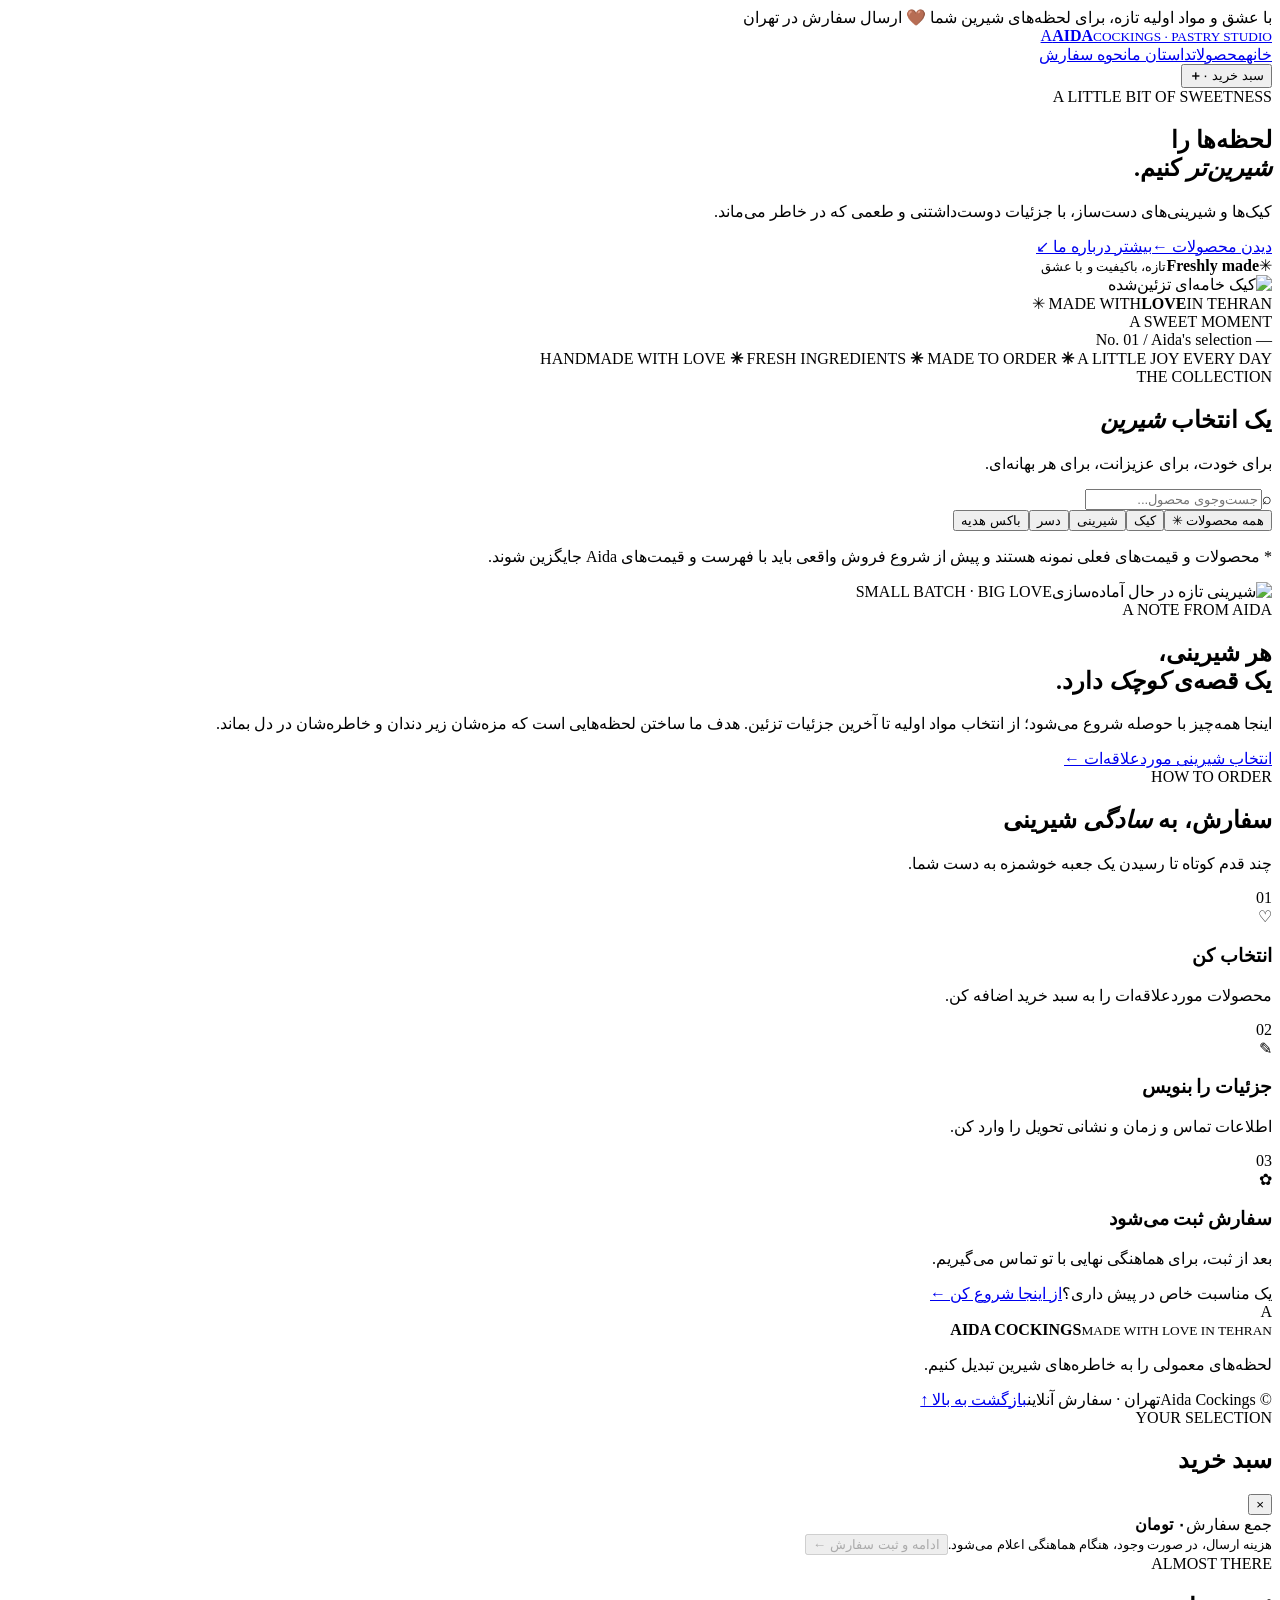
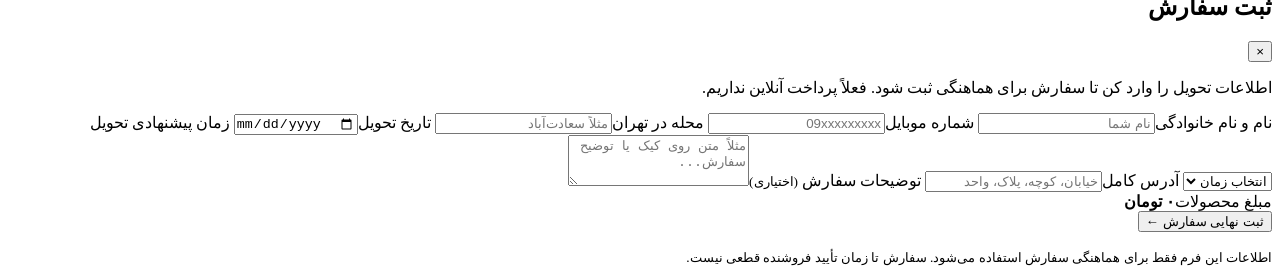
==== index.html @ 718c017a "Add Aida Cockings storefront" ====
<!doctype html>
<html lang="fa" dir="rtl">
<head>
<meta charset="utf-8"><meta name="viewport" content="width=device-width,initial-scale=1"><meta name="theme-color" content="#f7f1e8">
<meta name="description" content="Aida Cockings؛ سفارش کیک، شیرینی و دسر دست‌ساز در تهران."><title>Aida Cockings | شیرینی‌های دست‌ساز</title>
<link rel="preconnect" href="https://fonts.googleapis.com"><link rel="preconnect" href="https://fonts.gstatic.com" crossorigin>
<link href="https://fonts.googleapis.com/css2?family=Vazirmatn:wght@300;400;500;600;700;800&display=swap" rel="stylesheet">
<link rel="stylesheet" href="./style.css"><script src="./config.js"></script>
</head>
<body>
<div class="announcement">با عشق و مواد اولیه تازه، برای لحظه‌های شیرین شما 🤎 <span>ارسال سفارش در تهران</span></div>
<header class="site-header">
<a class="brand" href="#home"><span class="brand-mark">A</span><span><strong>AIDA</strong><small>COCKINGS · PASTRY STUDIO</small></span></a>
<nav class="main-nav"><a href="#home">خانه</a><a href="#shop">محصولات</a><a href="#about">داستان ما</a><a href="#how">نحوه سفارش</a></nav>
<button class="cart-trigger" id="openCart">سبد خرید <span id="cartCount">۰</span><b>＋</b></button>
</header>
<main>
<section class="hero section-wrap" id="home">
<div class="hero-copy"><div class="eyebrow"><i></i> A LITTLE BIT OF SWEETNESS</div><h1>لحظه‌ها را<br><em>شیرین‌تر</em> کنیم.</h1>
<p>کیک‌ها و شیرینی‌های دست‌ساز، با جزئیات دوست‌داشتنی و طعمی که در خاطر می‌ماند.</p>
<div class="hero-actions"><a class="button button-dark" href="#shop">دیدن محصولات <span>←</span></a><a class="text-link" href="#about">بیشتر درباره ما ↙</a></div>
<div class="hero-note"><span class="note-star">✳</span><span><b>Freshly made</b><small>تازه، باکیفیت و با عشق</small></span></div></div>
<div class="hero-art"><div class="hero-image"><img src="https://images.unsplash.com/photo-1578985545062-69928b1d9587?auto=format&fit=crop&w=1100&q=85" alt="کیک خامه‌ای تزئین‌شده"></div>
<div class="round-stamp"><span>MADE WITH</span><b>LOVE</b><span>IN TEHRAN ✳</span></div><div class="hero-caption">A SWEET MOMENT<br><span>— No. 01 / Aida's selection</span></div></div></section>
<div class="ticker"><div>HANDMADE WITH LOVE <b>✳</b> FRESH INGREDIENTS <b>✳</b> MADE TO ORDER <b>✳</b> A LITTLE JOY EVERY DAY</div></div>
<section class="shop section-wrap" id="shop"><div class="section-heading"><div><div class="eyebrow"><i></i> THE COLLECTION</div><h2>یک انتخاب <em>شیرین</em></h2><p>برای خودت، برای عزیزانت، برای هر بهانه‌ای.</p></div>
<label class="search-box"><span>⌕</span><input id="productSearch" type="search" placeholder="جست‌وجوی محصول..." aria-label="جست‌وجوی محصول"></label></div>
<div class="filters" id="filters"><button class="filter active" data-category="همه">همه محصولات <span>✳</span></button><button class="filter" data-category="کیک">کیک</button><button class="filter" data-category="شیرینی">شیرینی</button><button class="filter" data-category="دسر">دسر</button><button class="filter" data-category="باکس هدیه">باکس هدیه</button></div>
<div class="product-grid" id="productGrid"></div><p class="sample-note">* محصولات و قیمت‌های فعلی نمونه هستند و پیش از شروع فروش واقعی باید با فهرست و قیمت‌های Aida جایگزین شوند.</p></section>
<section class="about section-wrap" id="about"><div class="about-photo"><img src="https://images.unsplash.com/photo-1550617931-e17a7b70dce2?auto=format&fit=crop&w=1000&q=85" alt="شیرینی تازه در حال آماده‌سازی"><span class="photo-label">SMALL BATCH · BIG LOVE</span></div>
<div class="about-copy"><div class="eyebrow"><i></i> A NOTE FROM AIDA</div><h2>هر شیرینی،<br>یک قصه‌ی <em>کوچک</em> دارد.</h2><p>اینجا همه‌چیز با حوصله شروع می‌شود؛ از انتخاب مواد اولیه تا آخرین جزئیات تزئین. هدف ما ساختن لحظه‌هایی است که مزه‌شان زیر دندان و خاطره‌شان در دل بماند.</p><a href="#shop" class="text-link">انتخاب شیرینی موردعلاقه‌ات ←</a></div></section>
<section class="how section-wrap" id="how"><div class="section-heading centered"><div class="eyebrow"><i></i> HOW TO ORDER</div><h2>سفارش، به <em>سادگی</em> شیرینی</h2><p>چند قدم کوتاه تا رسیدن یک جعبه خوشمزه به دست شما.</p></div>
<div class="steps"><article><span>01</span><div class="step-icon">♡</div><h3>انتخاب کن</h3><p>محصولات موردعلاقه‌ات را به سبد خرید اضافه کن.</p></article><article><span>02</span><div class="step-icon">✎</div><h3>جزئیات را بنویس</h3><p>اطلاعات تماس و زمان و نشانی تحویل را وارد کن.</p></article><article><span>03</span><div class="step-icon">✿</div><h3>سفارش ثبت می‌شود</h3><p>بعد از ثبت، برای هماهنگی نهایی با تو تماس می‌گیریم.</p></article></div>
<div class="order-callout"><span>یک مناسبت خاص در پیش داری؟</span><a href="#shop">از اینجا شروع کن <b>←</b></a></div></section></main>
<footer class="footer"><div class="footer-brand"><span class="brand-mark">A</span><div><strong>AIDA COCKINGS</strong><small>MADE WITH LOVE IN TEHRAN</small></div></div><p>لحظه‌های معمولی را به خاطره‌های شیرین تبدیل کنیم.</p>
<div class="footer-bottom"><span>© <span id="year"></span> Aida Cockings</span><span>تهران · سفارش آنلاین</span><a href="#home">بازگشت به بالا ↑</a></div></footer>
<div class="scrim" id="scrim"></div><aside class="cart-drawer" id="cartDrawer" aria-label="سبد خرید" aria-hidden="true"><div class="drawer-head"><div><span class="eyebrow">YOUR SELECTION</span><h2>سبد خرید</h2></div><button class="icon-button" id="closeCart" aria-label="بستن">×</button></div>
<div class="cart-items" id="cartItems"></div><div class="cart-footer"><div class="total-row"><span>جمع سفارش</span><strong id="cartTotal">۰ تومان</strong></div><small>هزینه ارسال، در صورت وجود، هنگام هماهنگی اعلام می‌شود.</small><button id="checkoutButton" class="button button-dark full" disabled>ادامه و ثبت سفارش ←</button></div></aside>
<div class="modal-backdrop" id="checkoutBackdrop"><section class="checkout-modal" role="dialog" aria-modal="true" aria-labelledby="checkoutTitle"><div class="drawer-head"><div><span class="eyebrow">ALMOST THERE</span><h2 id="checkoutTitle">ثبت سفارش</h2></div><button class="icon-button" id="closeCheckout" aria-label="بستن">×</button></div>
<p class="checkout-intro">اطلاعات تحویل را وارد کن تا سفارش برای هماهنگی ثبت شود. فعلاً پرداخت آنلاین نداریم.</p>
<form id="orderForm"><div class="form-grid">
<label>نام و نام خانوادگی<input name="name" required maxlength="90" autocomplete="name" placeholder="نام شما"></label>
<label>شماره موبایل<input name="phone" required inputmode="tel" maxlength="15" autocomplete="tel" placeholder="09xxxxxxxxx"></label>
<label>محله در تهران<input name="district" required maxlength="80" placeholder="مثلاً سعادت‌آباد"></label>
<label>تاریخ تحویل<input name="delivery_date" type="date" required></label>
<label>زمان پیشنهادی تحویل<select name="delivery_time" required><option value="">انتخاب زمان</option><option>۱۰ تا ۱۳</option><option>۱۳ تا ۱۶</option><option>۱۶ تا ۱۹</option><option>۱۹ تا ۲۱</option></select></label>
<label class="wide">آدرس کامل<input name="address" required maxlength="500" autocomplete="street-address" placeholder="خیابان، کوچه، پلاک، واحد"></label>
<label class="wide">توضیحات سفارش <small>(اختیاری)</small><textarea name="notes" rows="3" maxlength="700" placeholder="مثلاً متن روی کیک یا توضیح سفارش..."></textarea></label></div>
<div class="checkout-total"><span>مبلغ محصولات</span><strong id="checkoutTotal">۰ تومان</strong></div><button type="submit" class="button button-dark full" id="submitOrder">ثبت نهایی سفارش ←</button>
<p class="form-message" id="formMessage" role="status" aria-live="polite"></p><small class="privacy-note">اطلاعات این فرم فقط برای هماهنگی سفارش استفاده می‌شود. سفارش تا زمان تأیید فروشنده قطعی نیست.</small></form></section></div>
<div class="toast" id="toast" role="status" aria-live="polite"></div><script src="./app.js"></script></body></html>
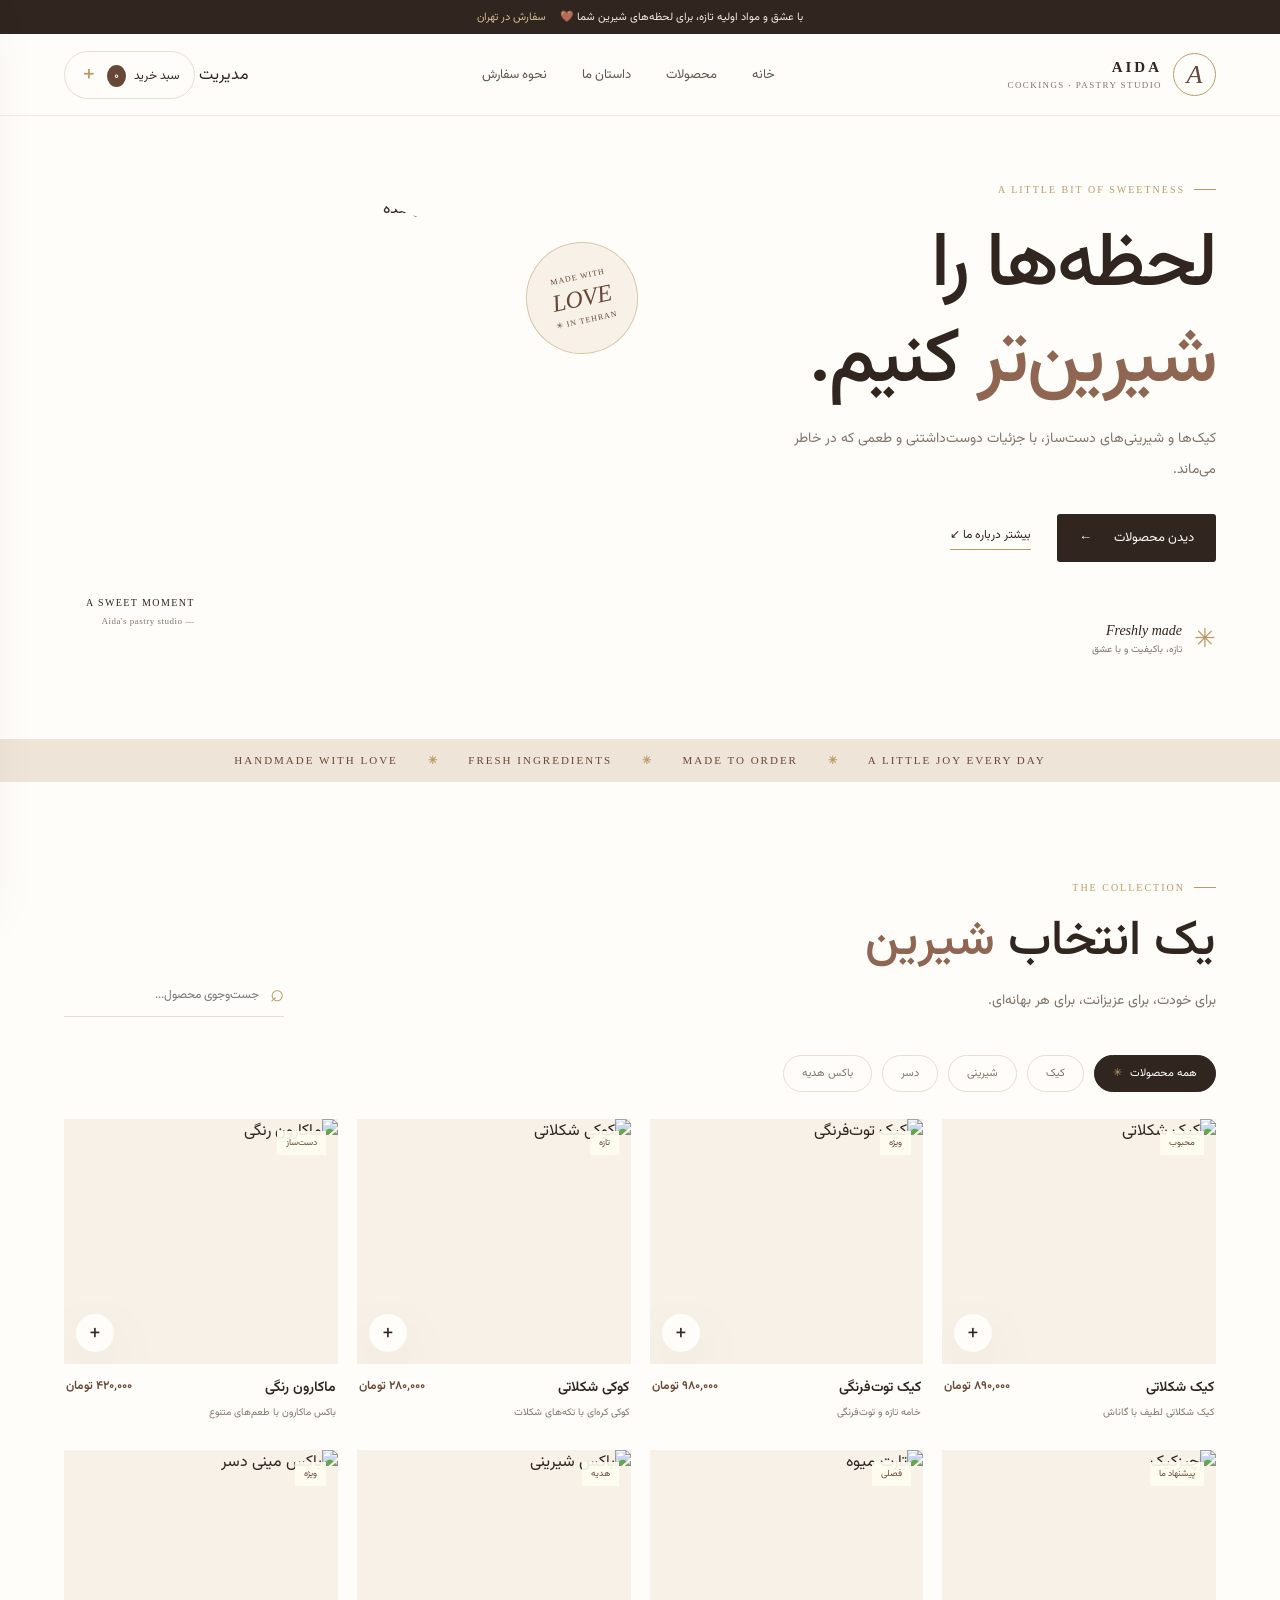
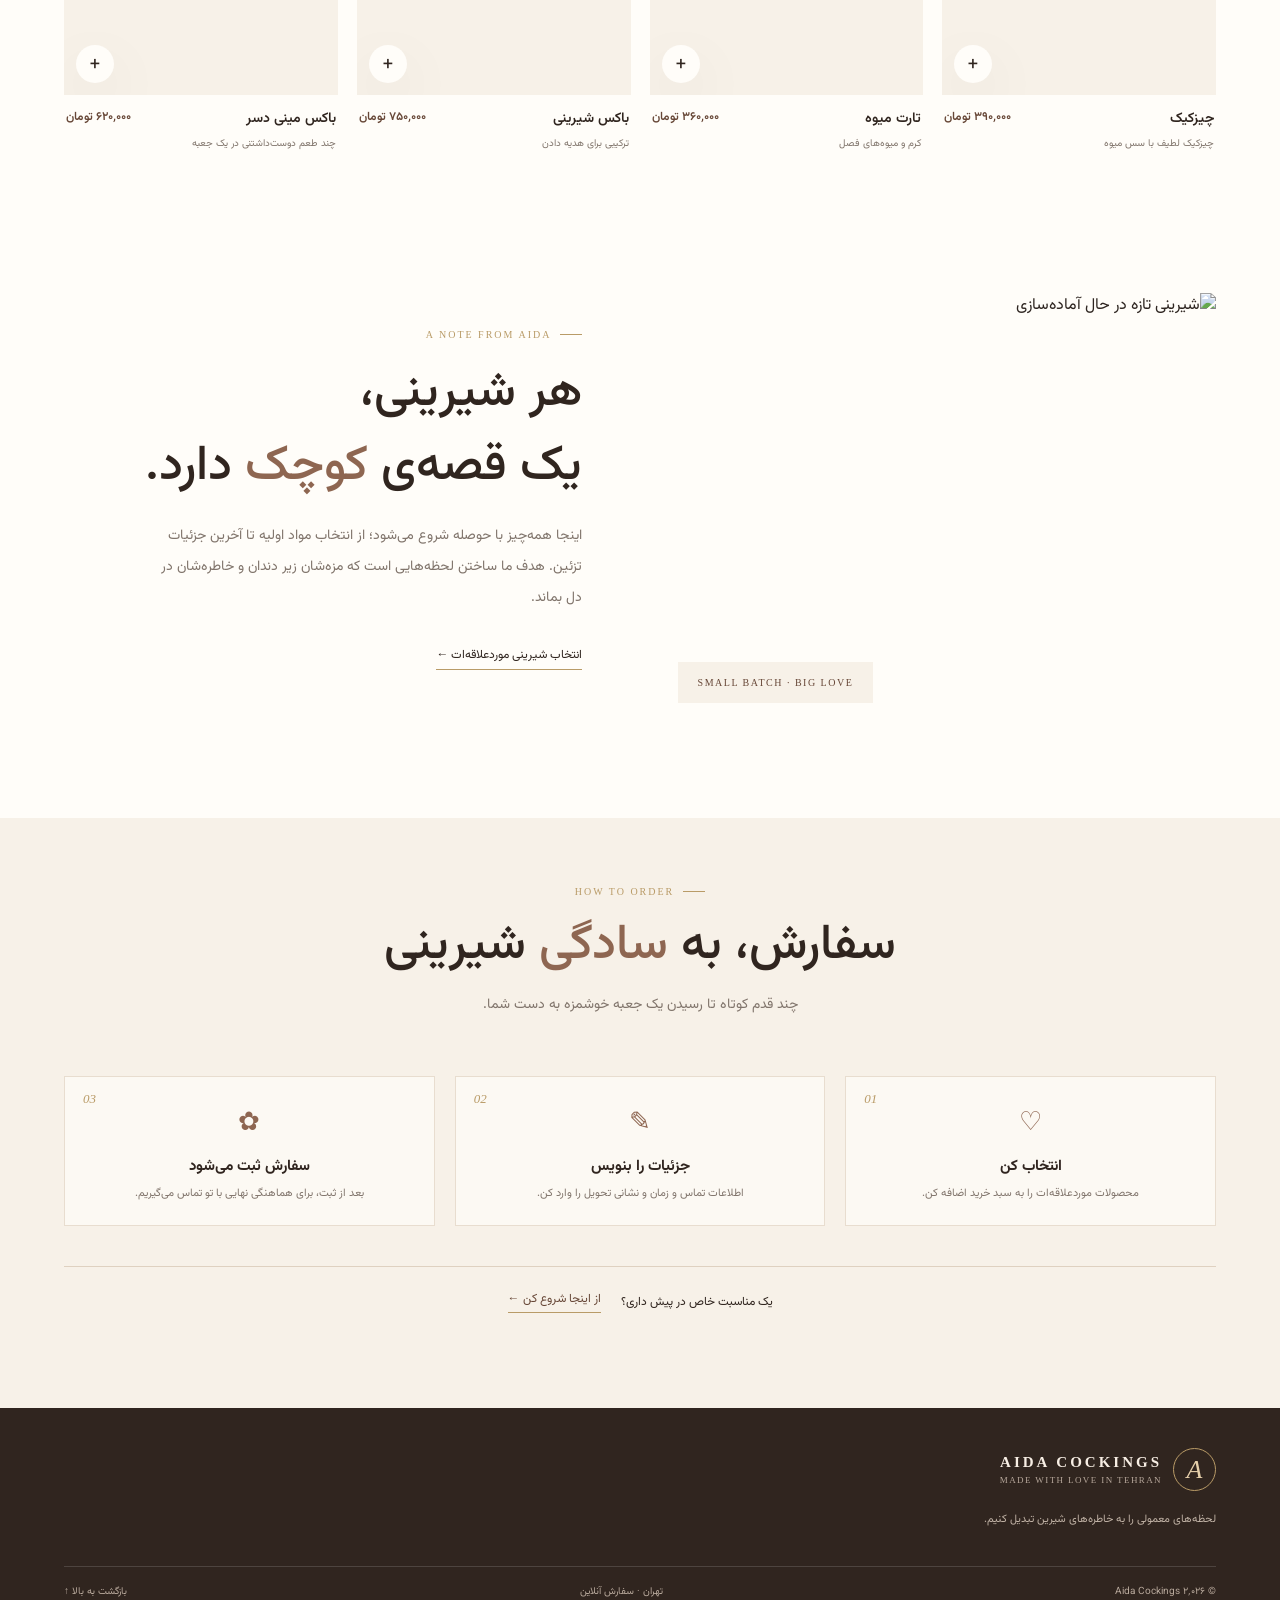
==== commit e1e09d70: "Refine Aida Cockings storefront structure and accessibility" ====
--- a/index.html
+++ b/index.html
@@ -1,51 +1,129 @@
 <!doctype html>
 <html lang="fa" dir="rtl">
 <head>
-<meta charset="utf-8"><meta name="viewport" content="width=device-width,initial-scale=1"><meta name="theme-color" content="#f7f1e8">
-<meta name="description" content="Aida Cockings؛ سفارش کیک، شیرینی و دسر دست‌ساز در تهران."><title>Aida Cockings | شیرینی‌های دست‌ساز</title>
-<link rel="preconnect" href="https://fonts.googleapis.com"><link rel="preconnect" href="https://fonts.gstatic.com" crossorigin>
-<link href="https://fonts.googleapis.com/css2?family=Vazirmatn:wght@300;400;500;600;700;800&display=swap" rel="stylesheet">
-<link rel="stylesheet" href="./style.css"><script src="./config.js"></script>
+  <meta charset="utf-8">
+  <meta name="viewport" content="width=device-width, initial-scale=1">
+  <meta name="theme-color" content="#f7f1e8">
+  <meta name="description" content="Aida Cockings؛ کیک، شیرینی و دسر دست‌ساز با سفارش آنلاین در تهران.">
+  <meta property="og:title" content="Aida Cockings | لحظه‌ها را شیرین‌تر کنیم">
+  <meta property="og:description" content="کیک‌ها و شیرینی‌های دست‌ساز، با جزئیات دوست‌داشتنی و طعمی که در خاطر می‌ماند.">
+  <meta property="og:type" content="website">
+  <title>Aida Cockings | شیرینی‌های دست‌ساز در تهران</title>
+  <link rel="preconnect" href="https://fonts.googleapis.com">
+  <link rel="preconnect" href="https://fonts.gstatic.com" crossorigin>
+  <link href="https://fonts.googleapis.com/css2?family=Vazirmatn:wght@300;400;500;600;700;800&display=swap" rel="stylesheet">
+  <link rel="preconnect" href="https://images.unsplash.com">
+  <link rel="stylesheet" href="./style.css">
+  <script src="./config.js"></script>
 </head>
 <body>
-<div class="announcement">با عشق و مواد اولیه تازه، برای لحظه‌های شیرین شما 🤎 <span>ارسال سفارش در تهران</span></div>
-<header class="site-header">
-<a class="brand" href="#home"><span class="brand-mark">A</span><span><strong>AIDA</strong><small>COCKINGS · PASTRY STUDIO</small></span></a>
-<nav class="main-nav"><a href="#home">خانه</a><a href="#shop">محصولات</a><a href="#about">داستان ما</a><a href="#how">نحوه سفارش</a></nav>
-<button class="cart-trigger" id="openCart">سبد خرید <span id="cartCount">۰</span><b>＋</b></button>
-</header>
-<main>
-<section class="hero section-wrap" id="home">
-<div class="hero-copy"><div class="eyebrow"><i></i> A LITTLE BIT OF SWEETNESS</div><h1>لحظه‌ها را<br><em>شیرین‌تر</em> کنیم.</h1>
-<p>کیک‌ها و شیرینی‌های دست‌ساز، با جزئیات دوست‌داشتنی و طعمی که در خاطر می‌ماند.</p>
-<div class="hero-actions"><a class="button button-dark" href="#shop">دیدن محصولات <span>←</span></a><a class="text-link" href="#about">بیشتر درباره ما ↙</a></div>
-<div class="hero-note"><span class="note-star">✳</span><span><b>Freshly made</b><small>تازه، باکیفیت و با عشق</small></span></div></div>
-<div class="hero-art"><div class="hero-image"><img src="https://images.unsplash.com/photo-1578985545062-69928b1d9587?auto=format&fit=crop&w=1100&q=85" alt="کیک خامه‌ای تزئین‌شده"></div>
-<div class="round-stamp"><span>MADE WITH</span><b>LOVE</b><span>IN TEHRAN ✳</span></div><div class="hero-caption">A SWEET MOMENT<br><span>— No. 01 / Aida's selection</span></div></div></section>
-<div class="ticker"><div>HANDMADE WITH LOVE <b>✳</b> FRESH INGREDIENTS <b>✳</b> MADE TO ORDER <b>✳</b> A LITTLE JOY EVERY DAY</div></div>
-<section class="shop section-wrap" id="shop"><div class="section-heading"><div><div class="eyebrow"><i></i> THE COLLECTION</div><h2>یک انتخاب <em>شیرین</em></h2><p>برای خودت، برای عزیزانت، برای هر بهانه‌ای.</p></div>
-<label class="search-box"><span>⌕</span><input id="productSearch" type="search" placeholder="جست‌وجوی محصول..." aria-label="جست‌وجوی محصول"></label></div>
-<div class="filters" id="filters"><button class="filter active" data-category="همه">همه محصولات <span>✳</span></button><button class="filter" data-category="کیک">کیک</button><button class="filter" data-category="شیرینی">شیرینی</button><button class="filter" data-category="دسر">دسر</button><button class="filter" data-category="باکس هدیه">باکس هدیه</button></div>
-<div class="product-grid" id="productGrid"></div><p class="sample-note">* محصولات و قیمت‌های فعلی نمونه هستند و پیش از شروع فروش واقعی باید با فهرست و قیمت‌های Aida جایگزین شوند.</p></section>
-<section class="about section-wrap" id="about"><div class="about-photo"><img src="https://images.unsplash.com/photo-1550617931-e17a7b70dce2?auto=format&fit=crop&w=1000&q=85" alt="شیرینی تازه در حال آماده‌سازی"><span class="photo-label">SMALL BATCH · BIG LOVE</span></div>
-<div class="about-copy"><div class="eyebrow"><i></i> A NOTE FROM AIDA</div><h2>هر شیرینی،<br>یک قصه‌ی <em>کوچک</em> دارد.</h2><p>اینجا همه‌چیز با حوصله شروع می‌شود؛ از انتخاب مواد اولیه تا آخرین جزئیات تزئین. هدف ما ساختن لحظه‌هایی است که مزه‌شان زیر دندان و خاطره‌شان در دل بماند.</p><a href="#shop" class="text-link">انتخاب شیرینی موردعلاقه‌ات ←</a></div></section>
-<section class="how section-wrap" id="how"><div class="section-heading centered"><div class="eyebrow"><i></i> HOW TO ORDER</div><h2>سفارش، به <em>سادگی</em> شیرینی</h2><p>چند قدم کوتاه تا رسیدن یک جعبه خوشمزه به دست شما.</p></div>
-<div class="steps"><article><span>01</span><div class="step-icon">♡</div><h3>انتخاب کن</h3><p>محصولات موردعلاقه‌ات را به سبد خرید اضافه کن.</p></article><article><span>02</span><div class="step-icon">✎</div><h3>جزئیات را بنویس</h3><p>اطلاعات تماس و زمان و نشانی تحویل را وارد کن.</p></article><article><span>03</span><div class="step-icon">✿</div><h3>سفارش ثبت می‌شود</h3><p>بعد از ثبت، برای هماهنگی نهایی با تو تماس می‌گیریم.</p></article></div>
-<div class="order-callout"><span>یک مناسبت خاص در پیش داری؟</span><a href="#shop">از اینجا شروع کن <b>←</b></a></div></section></main>
-<footer class="footer"><div class="footer-brand"><span class="brand-mark">A</span><div><strong>AIDA COCKINGS</strong><small>MADE WITH LOVE IN TEHRAN</small></div></div><p>لحظه‌های معمولی را به خاطره‌های شیرین تبدیل کنیم.</p>
-<div class="footer-bottom"><span>© <span id="year"></span> Aida Cockings</span><span>تهران · سفارش آنلاین</span><a href="#home">بازگشت به بالا ↑</a></div></footer>
-<div class="scrim" id="scrim"></div><aside class="cart-drawer" id="cartDrawer" aria-label="سبد خرید" aria-hidden="true"><div class="drawer-head"><div><span class="eyebrow">YOUR SELECTION</span><h2>سبد خرید</h2></div><button class="icon-button" id="closeCart" aria-label="بستن">×</button></div>
-<div class="cart-items" id="cartItems"></div><div class="cart-footer"><div class="total-row"><span>جمع سفارش</span><strong id="cartTotal">۰ تومان</strong></div><small>هزینه ارسال، در صورت وجود، هنگام هماهنگی اعلام می‌شود.</small><button id="checkoutButton" class="button button-dark full" disabled>ادامه و ثبت سفارش ←</button></div></aside>
-<div class="modal-backdrop" id="checkoutBackdrop"><section class="checkout-modal" role="dialog" aria-modal="true" aria-labelledby="checkoutTitle"><div class="drawer-head"><div><span class="eyebrow">ALMOST THERE</span><h2 id="checkoutTitle">ثبت سفارش</h2></div><button class="icon-button" id="closeCheckout" aria-label="بستن">×</button></div>
-<p class="checkout-intro">اطلاعات تحویل را وارد کن تا سفارش برای هماهنگی ثبت شود. فعلاً پرداخت آنلاین نداریم.</p>
-<form id="orderForm"><div class="form-grid">
-<label>نام و نام خانوادگی<input name="name" required maxlength="90" autocomplete="name" placeholder="نام شما"></label>
-<label>شماره موبایل<input name="phone" required inputmode="tel" maxlength="15" autocomplete="tel" placeholder="09xxxxxxxxx"></label>
-<label>محله در تهران<input name="district" required maxlength="80" placeholder="مثلاً سعادت‌آباد"></label>
-<label>تاریخ تحویل<input name="delivery_date" type="date" required></label>
-<label>زمان پیشنهادی تحویل<select name="delivery_time" required><option value="">انتخاب زمان</option><option>۱۰ تا ۱۳</option><option>۱۳ تا ۱۶</option><option>۱۶ تا ۱۹</option><option>۱۹ تا ۲۱</option></select></label>
-<label class="wide">آدرس کامل<input name="address" required maxlength="500" autocomplete="street-address" placeholder="خیابان، کوچه، پلاک، واحد"></label>
-<label class="wide">توضیحات سفارش <small>(اختیاری)</small><textarea name="notes" rows="3" maxlength="700" placeholder="مثلاً متن روی کیک یا توضیح سفارش..."></textarea></label></div>
-<div class="checkout-total"><span>مبلغ محصولات</span><strong id="checkoutTotal">۰ تومان</strong></div><button type="submit" class="button button-dark full" id="submitOrder">ثبت نهایی سفارش ←</button>
-<p class="form-message" id="formMessage" role="status" aria-live="polite"></p><small class="privacy-note">اطلاعات این فرم فقط برای هماهنگی سفارش استفاده می‌شود. سفارش تا زمان تأیید فروشنده قطعی نیست.</small></form></section></div>
-<div class="toast" id="toast" role="status" aria-live="polite"></div><script src="./app.js"></script></body></html>+  <div class="announcement">با عشق و مواد اولیه تازه، برای لحظه‌های شیرین شما 🤎 <span>سفارش در تهران</span></div>
+
+  <header class="site-header">
+    <a class="brand" href="#home" aria-label="Aida Cockings - صفحه اصلی">
+      <span class="brand-mark">A</span>
+      <span><strong>AIDA</strong><small>COCKINGS · PASTRY STUDIO</small></span>
+    </a>
+    <nav class="main-nav" aria-label="منوی اصلی">
+      <a href="#home">خانه</a><a href="#shop">محصولات</a><a href="#about">داستان ما</a><a href="#how">نحوه سفارش</a>
+    </nav>
+    <div class="header-actions">
+      <a class="admin-link" href="./admin.html" aria-label="ورود مدیریت">مدیریت</a>
+      <button class="cart-trigger" id="openCart" type="button" aria-label="مشاهده سبد خرید">سبد خرید <span id="cartCount">۰</span><b>＋</b></button>
+    </div>
+  </header>
+
+  <main id="main">
+    <section class="hero section-wrap" id="home">
+      <div class="hero-copy">
+        <div class="eyebrow"><i></i> A LITTLE BIT OF SWEETNESS</div>
+        <h1>لحظه‌ها را<br><em>شیرین‌تر</em> کنیم.</h1>
+        <p>کیک‌ها و شیرینی‌های دست‌ساز، با جزئیات دوست‌داشتنی و طعمی که در خاطر می‌ماند.</p>
+        <div class="hero-actions">
+          <a class="button button-dark" href="#shop">دیدن محصولات <span>←</span></a>
+          <a class="text-link" href="#about">بیشتر درباره ما <span>↙</span></a>
+        </div>
+        <div class="hero-note"><span class="note-star">✳</span><span><b>Freshly made</b><small>تازه، باکیفیت و با عشق</small></span></div>
+      </div>
+      <div class="hero-art">
+        <div class="hero-image"><img src="https://images.unsplash.com/photo-1578985545062-69928b1d9587?auto=format&fit=crop&w=1100&q=85" alt="کیک خامه‌ای تزئین‌شده" fetchpriority="high"></div>
+        <div class="round-stamp"><span>MADE WITH</span><b>LOVE</b><span>IN TEHRAN ✳</span></div>
+        <div class="hero-caption">A SWEET MOMENT<br><span>— Aida's pastry studio</span></div>
+      </div>
+    </section>
+
+    <div class="ticker" aria-label="ویژگی‌های ما"><div>HANDMADE WITH LOVE <b>✳</b> FRESH INGREDIENTS <b>✳</b> MADE TO ORDER <b>✳</b> A LITTLE JOY EVERY DAY</div></div>
+
+    <section class="shop section-wrap" id="shop">
+      <div class="section-heading">
+        <div><div class="eyebrow"><i></i> THE COLLECTION</div><h2>یک انتخاب <em>شیرین</em></h2><p>برای خودت، برای عزیزانت، برای هر بهانه‌ای.</p></div>
+        <label class="search-box"><span aria-hidden="true">⌕</span><input id="productSearch" type="search" placeholder="جست‌وجوی محصول..." aria-label="جست‌وجوی محصول" autocomplete="off"></label>
+      </div>
+      <div class="catalog-notice" id="catalogNotice" role="status" aria-live="polite" hidden></div>
+      <div class="filters" id="filters" aria-label="دسته‌بندی محصولات">
+        <button class="filter active" type="button" data-category="همه" aria-pressed="true">همه محصولات <span>✳</span></button>
+        <button class="filter" type="button" data-category="کیک" aria-pressed="false">کیک</button>
+        <button class="filter" type="button" data-category="شیرینی" aria-pressed="false">شیرینی</button>
+        <button class="filter" type="button" data-category="دسر" aria-pressed="false">دسر</button>
+        <button class="filter" type="button" data-category="باکس هدیه" aria-pressed="false">باکس هدیه</button>
+      </div>
+      <div class="product-grid" id="productGrid" aria-live="polite" aria-busy="true"></div>
+    </section>
+
+    <section class="about section-wrap" id="about">
+      <div class="about-photo"><img src="https://images.unsplash.com/photo-1550617931-e17a7b70dce2?auto=format&fit=crop&w=1000&q=85" alt="شیرینی تازه در حال آماده‌سازی" loading="lazy"><span class="photo-label">SMALL BATCH · BIG LOVE</span></div>
+      <div class="about-copy"><div class="eyebrow"><i></i> A NOTE FROM AIDA</div><h2>هر شیرینی،<br>یک قصه‌ی <em>کوچک</em> دارد.</h2><p>اینجا همه‌چیز با حوصله شروع می‌شود؛ از انتخاب مواد اولیه تا آخرین جزئیات تزئین. هدف ما ساختن لحظه‌هایی است که مزه‌شان زیر دندان و خاطره‌شان در دل بماند.</p><a href="#shop" class="text-link">انتخاب شیرینی موردعلاقه‌ات <span>←</span></a></div>
+    </section>
+
+    <section class="how section-wrap" id="how">
+      <div class="section-heading centered"><div class="eyebrow"><i></i> HOW TO ORDER</div><h2>سفارش، به <em>سادگی</em> شیرینی</h2><p>چند قدم کوتاه تا رسیدن یک جعبه خوشمزه به دست شما.</p></div>
+      <div class="steps">
+        <article><span>01</span><div class="step-icon">♡</div><h3>انتخاب کن</h3><p>محصولات موردعلاقه‌ات را به سبد خرید اضافه کن.</p></article>
+        <article><span>02</span><div class="step-icon">✎</div><h3>جزئیات را بنویس</h3><p>اطلاعات تماس و زمان و نشانی تحویل را وارد کن.</p></article>
+        <article><span>03</span><div class="step-icon">✿</div><h3>سفارش ثبت می‌شود</h3><p>بعد از ثبت، برای هماهنگی نهایی با تو تماس می‌گیریم.</p></article>
+      </div>
+      <div class="order-callout"><span>یک مناسبت خاص در پیش داری؟</span><a href="#shop">از اینجا شروع کن <b>←</b></a></div>
+    </section>
+  </main>
+
+  <footer class="footer">
+    <div class="footer-brand"><span class="brand-mark">A</span><div><strong>AIDA COCKINGS</strong><small>MADE WITH LOVE IN TEHRAN</small></div></div>
+    <p>لحظه‌های معمولی را به خاطره‌های شیرین تبدیل کنیم.</p>
+    <div class="footer-bottom"><span>© <span id="year"></span> Aida Cockings</span><span>تهران · سفارش آنلاین</span><a href="#home">بازگشت به بالا ↑</a></div>
+  </footer>
+
+  <div class="scrim" id="scrim"></div>
+  <aside class="cart-drawer" id="cartDrawer" aria-label="سبد خرید" aria-hidden="true">
+    <div class="drawer-head"><div><span class="eyebrow">YOUR SELECTION</span><h2>سبد خرید</h2></div><button class="icon-button" id="closeCart" type="button" aria-label="بستن">×</button></div>
+    <div class="cart-items" id="cartItems"></div>
+    <div class="cart-footer"><div class="total-row"><span>جمع سفارش</span><strong id="cartTotal">۰ تومان</strong></div><small>هزینه ارسال، در صورت وجود، هنگام هماهنگی اعلام می‌شود.</small><button id="checkoutButton" class="button button-dark full" type="button" disabled>ادامه و ثبت سفارش <span>←</span></button></div>
+  </aside>
+
+  <div class="modal-backdrop" id="checkoutBackdrop">
+    <section class="checkout-modal" role="dialog" aria-modal="true" aria-labelledby="checkoutTitle">
+      <div class="drawer-head"><div><span class="eyebrow">ALMOST THERE</span><h2 id="checkoutTitle">ثبت سفارش</h2></div><button class="icon-button" id="closeCheckout" type="button" aria-label="بستن">×</button></div>
+      <p class="checkout-intro">اطلاعات تحویل را وارد کن تا سفارش برای هماهنگی ثبت شود. فعلاً پرداخت آنلاین نداریم.</p>
+      <form id="orderForm" novalidate>
+        <div class="form-grid">
+          <label>نام و نام خانوادگی<input name="name" required minlength="2" maxlength="90" autocomplete="name" placeholder="نام شما"></label>
+          <label>شماره موبایل<input name="phone" type="tel" required inputmode="tel" maxlength="18" autocomplete="tel" placeholder="۰۹xxxxxxxxx"></label>
+          <label>محله در تهران<input name="district" required maxlength="80" placeholder="مثلاً سعادت‌آباد"></label>
+          <label>تاریخ تحویل<input name="delivery_date" type="date" required></label>
+          <label>زمان پیشنهادی تحویل<select name="delivery_time" required><option value="">انتخاب زمان</option><option value="10:00-13:00">۱۰ تا ۱۳</option><option value="13:00-16:00">۱۳ تا ۱۶</option><option value="16:00-19:00">۱۶ تا ۱۹</option><option value="19:00-21:00">۱۹ تا ۲۱</option></select></label>
+          <label class="wide">آدرس کامل<input name="address" required minlength="5" maxlength="500" autocomplete="street-address" placeholder="خیابان، کوچه، پلاک، واحد"></label>
+          <label class="wide">توضیحات سفارش <small>(اختیاری)</small><textarea name="notes" rows="3" maxlength="700" placeholder="مثلاً متن روی کیک یا توضیح سفارش..."></textarea></label>
+        </div>
+        <label class="honeypot" aria-hidden="true">این فیلد را خالی بگذارید<input name="website" tabindex="-1" autocomplete="off"></label>
+        <div class="checkout-total"><span>مبلغ محصولات</span><strong id="checkoutTotal">۰ تومان</strong></div>
+        <button type="submit" class="button button-dark full" id="submitOrder">ثبت نهایی سفارش <span>←</span></button>
+        <p class="form-message" id="formMessage" role="status" aria-live="polite"></p>
+        <small class="privacy-note">اطلاعات این فرم فقط برای هماهنگی سفارش استفاده می‌شود. سفارش تا زمان تأیید فروشنده قطعی نیست.</small>
+      </form>
+    </section>
+  </div>
+
+  <div class="toast" id="toast" role="status" aria-live="polite"></div>
+  <script src="https://cdn.jsdelivr.net/npm/@supabase/supabase-js@2"></script>
+  <script src="./app.js" defer></script>
+</body>
+</html>
--- a/style.css
+++ b/style.css
@@ -0,0 +1 @@
+:root{--cream:#f7f1e8;--paper:#fffdf9;--ink:#30251f;--muted:#81756c;--brown:#674737;--brown2:#8e6651;--gold:#b99b67;--line:#e8ded1;--shadow:0 20px 60px #45332614}*{box-sizing:border-box}html{scroll-behavior:smooth;scroll-padding-top:90px}body{margin:0;background:var(--paper);color:var(--ink);font-family:"Vazirmatn",Tahoma,sans-serif}button,input,textarea,select{font:inherit}a{color:inherit;text-decoration:none}.announcement{height:34px;background:var(--ink);color:#f8eee2;text-align:center;font-size:11px;display:flex;gap:14px;align-items:center;justify-content:center}.announcement span{color:#d5bd91}.site-header{height:82px;padding:0 max(5vw,24px);display:flex;align-items:center;justify-content:space-between;background:#fffdf9ee;position:sticky;top:0;z-index:20;border-bottom:1px solid #eadfd3aa;backdrop-filter:blur(14px)}.brand,.footer-brand{display:flex;align-items:center;gap:11px}.brand-mark{height:43px;width:43px;border:1px solid var(--gold);border-radius:50%;display:grid;place-items:center;font-family:Georgia,serif;font-size:26px;color:var(--brown);font-style:italic}.brand strong,.footer-brand strong{font:700 15px Georgia,serif;letter-spacing:3px;display:block}.brand small,.footer-brand small{display:block;font:9px Georgia,serif;letter-spacing:1.4px;color:var(--muted);margin-top:4px}.main-nav{display:flex;gap:35px;font-size:13px;color:#62564d}.main-nav a:hover,.text-link:hover{color:var(--brown2)}.cart-trigger{background:transparent;border:1px solid var(--line);padding:10px 15px;border-radius:30px;font-size:12px;cursor:pointer;color:var(--ink)}.cart-trigger span{background:var(--brown);color:white;border-radius:50%;padding:2px 7px;margin:0 5px}.cart-trigger b{color:var(--gold);font-size:17px;margin-right:5px}.section-wrap{width:min(1160px,90%);margin:auto}.hero{min-height:585px;display:grid;grid-template-columns:.94fr 1.06fr;gap:6%;align-items:center;padding:68px 0 78px}.eyebrow{display:flex;align-items:center;gap:9px;font:10px Georgia,serif;letter-spacing:2px;color:var(--gold)}.eyebrow i{width:22px;height:1px;background:var(--gold)}.hero h1{font-size:clamp(45px,6vw,78px);line-height:1.25;font-weight:500;letter-spacing:-2px;margin:23px 0 14px}.hero h1 em,h2 em{font-style:normal;color:var(--brown2)}.hero-copy>p,.section-heading p,.about-copy p{color:var(--muted);font-size:14px;line-height:2.2;max-width:440px}.hero-actions{display:flex;align-items:center;gap:26px;margin-top:28px}.button{border:0;border-radius:3px;padding:14px 22px;display:inline-flex;align-items:center;justify-content:center;gap:22px;font-size:13px;cursor:pointer;transition:.2s}.button-dark{background:var(--ink);color:#fffaf4}.button-dark:hover{background:var(--brown2);transform:translateY(-2px)}.button:disabled{opacity:.42;cursor:not-allowed;transform:none}.text-link{font-size:12px;border-bottom:1px solid var(--gold);padding-bottom:5px}.hero-note{display:flex;align-items:center;gap:12px;margin-top:58px}.note-star{font-size:26px;color:var(--gold)}.hero-note b,.hero-note small{display:block}.hero-note b{font:italic 14px Georgia,serif}.hero-note small{font-size:10px;color:var(--muted);margin-top:3px}.hero-art{height:450px;position:relative;padding:0 30px 25px 15px}.hero-image{height:100%;width:88%;margin-right:auto;overflow:hidden;border-radius:48% 48% 3px 3px}.hero-image img,.about-photo img{height:100%;width:100%;object-fit:cover;filter:saturate(.78)}.round-stamp{position:absolute;right:0;top:45px;width:112px;height:112px;background:var(--cream);border-radius:50%;display:flex;align-items:center;justify-content:center;flex-direction:column;transform:rotate(-12deg);color:var(--brown);border:1px solid #d8c5aa}.round-stamp span{font:8px Georgia,serif;letter-spacing:1px}.round-stamp b{font:italic 24px Georgia,serif;margin:4px}.hero-caption{position:absolute;bottom:0;left:0;background:var(--paper);padding:17px 22px;font:10px Georgia,serif;letter-spacing:1.4px;line-height:1.8}.hero-caption span{font-size:9px;color:var(--muted);letter-spacing:.5px}.ticker{overflow:hidden;background:#eee4d8;padding:15px 0;white-space:nowrap;text-align:center;color:var(--brown);font:11px Georgia,serif;letter-spacing:2px}.ticker b{color:var(--gold);padding:0 25px}.shop{padding:100px 0 105px}.section-heading{display:flex;align-items:end;justify-content:space-between;gap:20px}.section-heading h2,.about-copy h2{font-size:clamp(32px,4vw,49px);font-weight:500;margin:13px 0 7px;line-height:1.5}.section-heading p{margin:0}.search-box{height:43px;width:220px;border-bottom:1px solid var(--line);display:flex;gap:9px;align-items:center}.search-box span{font-size:24px;color:var(--gold)}.search-box input{border:0;outline:0;background:transparent;width:100%;font-size:12px}.filters{display:flex;gap:10px;margin:38px 0 27px;flex-wrap:wrap}.filter{border:1px solid var(--line);background:transparent;padding:9px 18px;border-radius:30px;font-size:11px;color:var(--muted);cursor:pointer}.filter.active,.filter:hover{background:var(--ink);border-color:var(--ink);color:white}.filter span{color:var(--gold);padding-right:5px}.product-grid{display:grid;grid-template-columns:repeat(4,1fr);gap:28px 19px}.product-card{min-width:0}.product-image{height:245px;position:relative;overflow:hidden;background:var(--cream)}.product-image img{width:100%;height:100%;object-fit:cover;transition:transform .5s;filter:saturate(.82)}.product-card:hover .product-image img{transform:scale(1.055)}.product-tag{position:absolute;top:12px;right:12px;background:#fffdf0e8;padding:5px 9px;font-size:9px;color:var(--brown)}.add-button{position:absolute;bottom:12px;left:12px;width:38px;height:38px;border:0;border-radius:50%;background:var(--paper);color:var(--ink);font-size:22px;cursor:pointer;box-shadow:var(--shadow)}.add-button:hover{background:var(--ink);color:white}.product-info{padding:13px 2px 0;display:flex;justify-content:space-between;gap:8px;align-items:start}.product-info h3{font-size:14px;font-weight:600;margin:0 0 5px}.product-info p{font-size:10px;color:var(--muted);margin:0;line-height:1.8}.price{font-size:12px;font-weight:600;white-space:nowrap;color:var(--brown)}.sample-note{margin-top:28px;color:#9a8d81;font-size:10px}.about{padding:35px 0 115px;display:grid;grid-template-columns:1fr 1fr;gap:10%;align-items:center}.about-photo{height:410px;position:relative}.photo-label{position:absolute;bottom:0;left:-20px;background:var(--cream);padding:15px 20px;font:10px Georgia,serif;letter-spacing:1.5px;color:var(--brown)}.about-copy h2{margin:17px 0}.about-copy p{margin-bottom:28px}.how{padding:68px max(5%,calc((100% - 1160px)/2)) 95px;background:var(--cream);width:100%;max-width:none}.centered{text-align:center;display:block}.centered .eyebrow{justify-content:center}.centered p{margin:0 auto}.steps{display:grid;grid-template-columns:repeat(3,1fr);gap:20px;margin-top:55px}.steps article{text-align:center;position:relative;padding:26px 25px 20px;background:#fffdf9a6;border:1px solid #e8ddcf}.steps article>span{position:absolute;top:14px;left:18px;font:italic 13px Georgia,serif;color:var(--gold)}.step-icon{font-size:26px;color:var(--brown2)}.steps h3{font-size:15px;margin:11px 0 5px}.steps p{font-size:11px;line-height:2;color:var(--muted);margin:0}.order-callout{margin-top:40px;border-top:1px solid #dfd1c0;padding-top:23px;display:flex;justify-content:center;gap:20px;align-items:center;font-size:12px}.order-callout a{color:var(--brown);border-bottom:1px solid var(--gold);padding-bottom:4px}.footer{background:var(--ink);color:#f7eee4;padding:40px max(5vw,24px) 20px}.footer .brand-mark{color:#e5cfaa}.footer-brand small{color:#b5a69a}.footer>p{font-size:11px;color:#c0b2a5;margin:20px 0 38px}.footer-bottom{border-top:1px solid #ffffff24;padding-top:17px;display:flex;justify-content:space-between;color:#b9aa9d;font-size:10px}.scrim{position:fixed;inset:0;background:#241b16a3;z-index:39;opacity:0;pointer-events:none;transition:.25s}.scrim.show{opacity:1;pointer-events:auto}.cart-drawer{position:fixed;z-index:40;top:0;left:0;width:min(440px,100%);height:100dvh;background:var(--paper);padding:27px;display:flex;flex-direction:column;transform:translateX(-105%);transition:transform .3s;box-shadow:var(--shadow)}.cart-drawer.open{transform:translateX(0)}.drawer-head{display:flex;justify-content:space-between;align-items:center;border-bottom:1px solid var(--line);padding-bottom:17px}.drawer-head h2{font-size:23px;margin:5px 0 0;font-weight:500}.icon-button{border:1px solid var(--line);background:transparent;border-radius:50%;width:37px;height:37px;font-size:24px;cursor:pointer}.cart-items{overflow:auto;flex:1;padding:12px 0}.empty-cart{text-align:center;color:var(--muted);padding:65px 10px;font-size:13px;line-height:2}.cart-line{display:grid;grid-template-columns:65px 1fr auto;gap:12px;padding:14px 0;border-bottom:1px solid var(--line);align-items:center}.cart-line img{width:65px;height:65px;object-fit:cover}.cart-line h4{margin:0 0 4px;font-size:12px}.cart-line small{font-size:10px;color:var(--muted)}.qty{display:flex;align-items:center;gap:9px;margin-top:8px}.qty button{border:1px solid var(--line);background:white;width:23px;height:23px;cursor:pointer}.line-price{font-size:11px;white-space:nowrap}.cart-footer{border-top:1px solid var(--line);padding-top:18px}.total-row,.checkout-total{display:flex;justify-content:space-between;align-items:center;margin-bottom:8px;font-size:13px}.total-row strong,.checkout-total strong{color:var(--brown)}.cart-footer>small{font-size:9px;color:var(--muted);display:block;margin-bottom:15px}.full{width:100%}.modal-backdrop{position:fixed;inset:0;z-index:50;background:#241b16a8;display:none;align-items:center;justify-content:center;padding:20px}.modal-backdrop.show{display:flex}.checkout-modal{width:min(620px,100%);max-height:92dvh;overflow:auto;background:var(--paper);padding:28px}.checkout-intro{font-size:11px;color:var(--muted);line-height:2;margin:15px 0}.form-grid{display:grid;grid-template-columns:1fr 1fr;gap:13px}.form-grid label{font-size:11px;color:var(--brown);display:flex;flex-direction:column;gap:6px}.form-grid label small{display:inline;color:var(--muted)}.form-grid input,.form-grid textarea,.form-grid select{width:100%;border:1px solid var(--line);padding:11px 12px;background:white;outline:none;border-radius:2px;font-size:12px;color:var(--ink)}.form-grid input:focus,.form-grid textarea:focus,.form-grid select:focus{border-color:var(--gold)}.form-grid .wide{grid-column:1/-1}.form-grid textarea{resize:vertical}.checkout-total{border-top:1px solid var(--line);padding-top:15px;margin-top:18px}.form-message{font-size:11px;line-height:1.9;margin:10px 0 0}.form-message.error{color:#a63c34}.form-message.success{color:#38704c}.privacy-note{display:block;color:#94877c;font-size:9px;line-height:1.8;margin-top:12px}.toast{position:fixed;bottom:22px;right:50%;transform:translate(50%,20px);background:var(--ink);color:white;padding:12px 20px;font-size:11px;opacity:0;pointer-events:none;transition:.25s;z-index:70}.toast.show{opacity:1;transform:translate(50%,0)}@media(max-width:850px){.main-nav{gap:16px}.hero{gap:3%;min-height:500px}.hero-art{height:380px}.product-grid{grid-template-columns:repeat(2,1fr)}.product-image{height:260px}.about{gap:6%}.about-photo{height:350px}}@media(max-width:600px){.announcement{font-size:9px;height:31px}.site-header{height:68px;padding:0 5%}.brand-mark{width:36px;height:36px}.brand strong{font-size:13px}.brand small{font-size:8px}.main-nav{display:none}.cart-trigger{font-size:10px;padding:8px 10px}.hero{grid-template-columns:1fr;padding:45px 0 55px;gap:28px}.hero h1{font-size:53px}.hero-note{margin-top:30px}.hero-art{height:330px;width:100%;padding-right:20px}.hero-image{width:88%}.round-stamp{width:88px;height:88px;right:0;top:25px}.round-stamp b{font-size:20px}.hero-caption{font-size:8px;padding:12px}.shop{padding:70px 0}.section-heading{align-items:start;flex-direction:column}.section-heading h2,.about-copy h2{font-size:34px}.search-box{width:100%}.filters{gap:7px;margin:25px 0}.filter{padding:8px 12px;font-size:10px}.product-grid{gap:24px 12px}.product-image{height:190px}.product-info{flex-direction:column;gap:3px}.product-info h3{font-size:12px}.product-info p{font-size:9px}.price{font-size:11px}.about{grid-template-columns:1fr;padding:15px 0 75px;gap:32px}.about-photo{height:300px;width:92%}.photo-label{left:-12px}.steps{grid-template-columns:1fr;gap:12px;margin-top:35px}.steps article{padding:25px}.how{padding-top:55px;padding-bottom:65px}.order-callout{flex-direction:column;gap:10px}.footer-bottom{gap:12px;flex-wrap:wrap}.footer-bottom span:nth-child(2){display:none}.checkout-modal{padding:19px}.form-grid{grid-template-columns:1fr}.form-grid .wide{grid-column:auto}.cart-drawer{padding:21px}.sample-note{line-height:2}}@media(prefers-reduced-motion:reduce){*,*::before,*::after{scroll-behavior:auto!important;transition:none!important}}
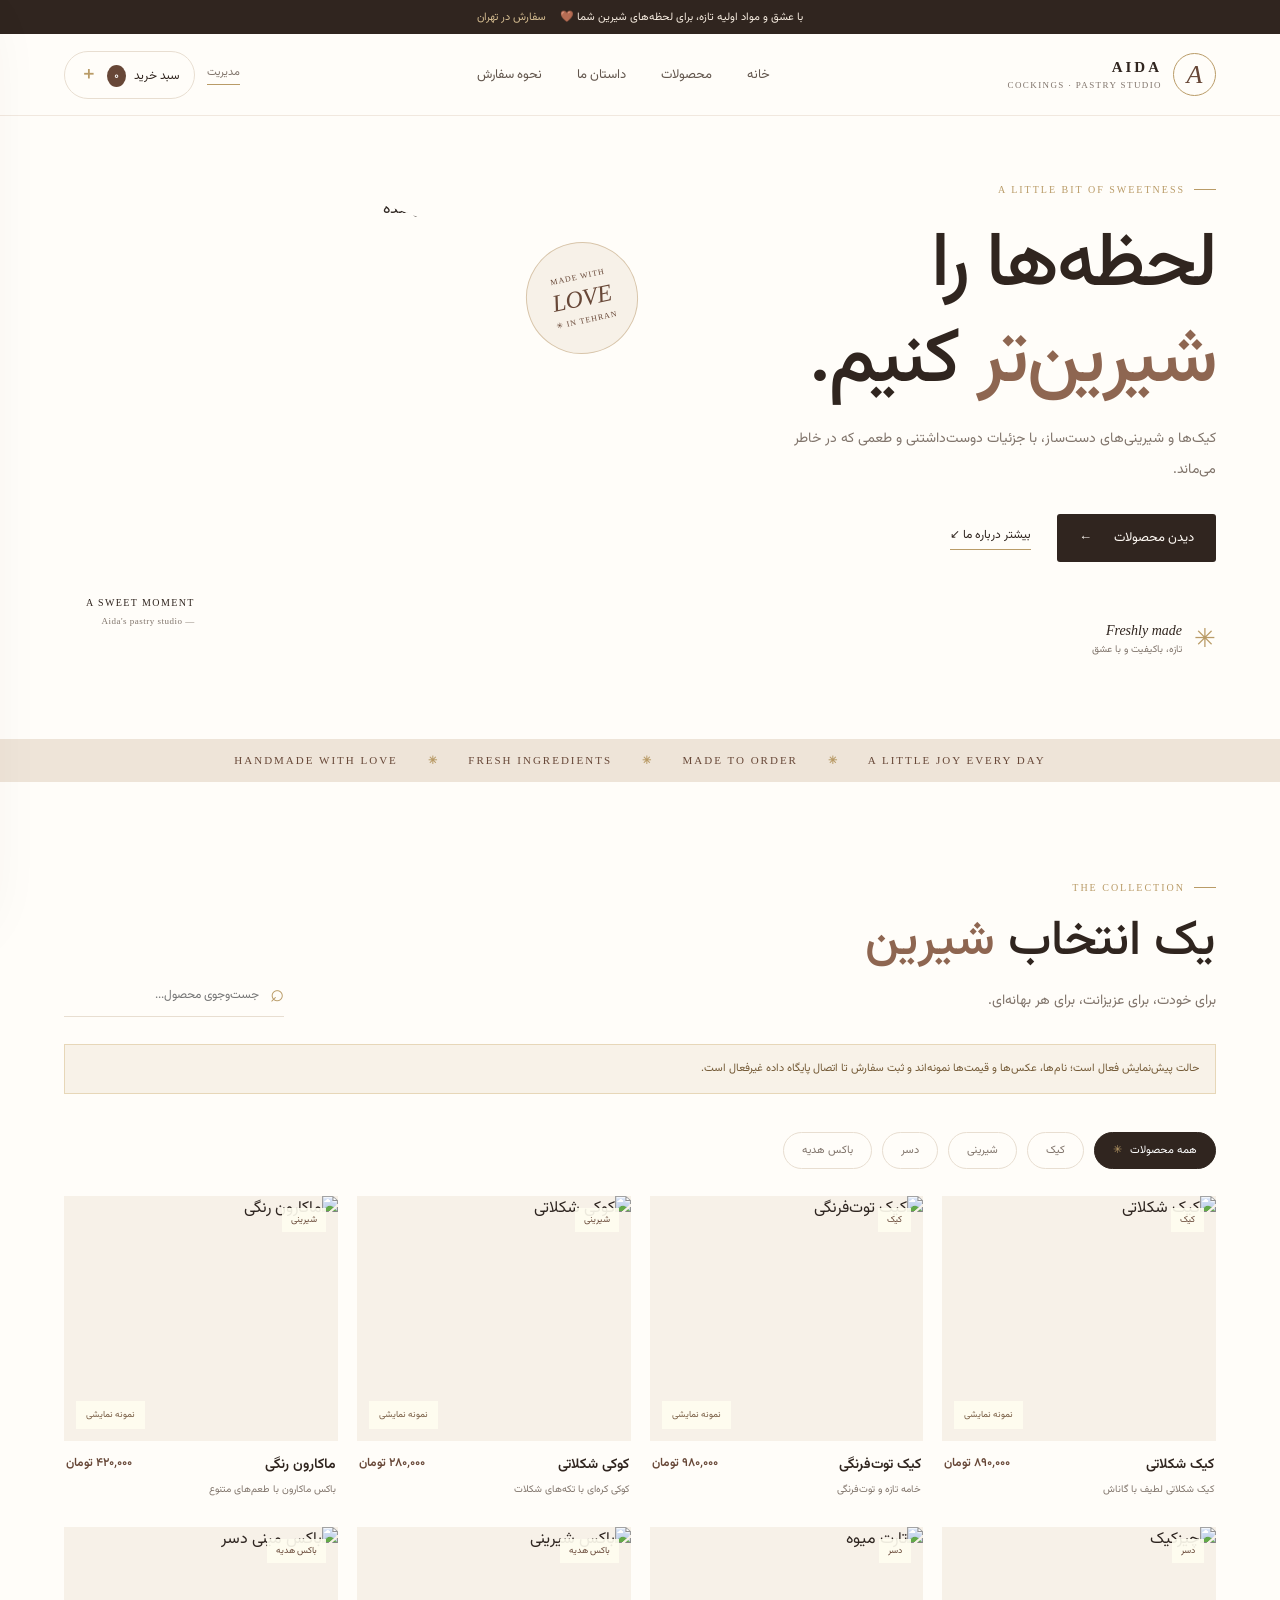
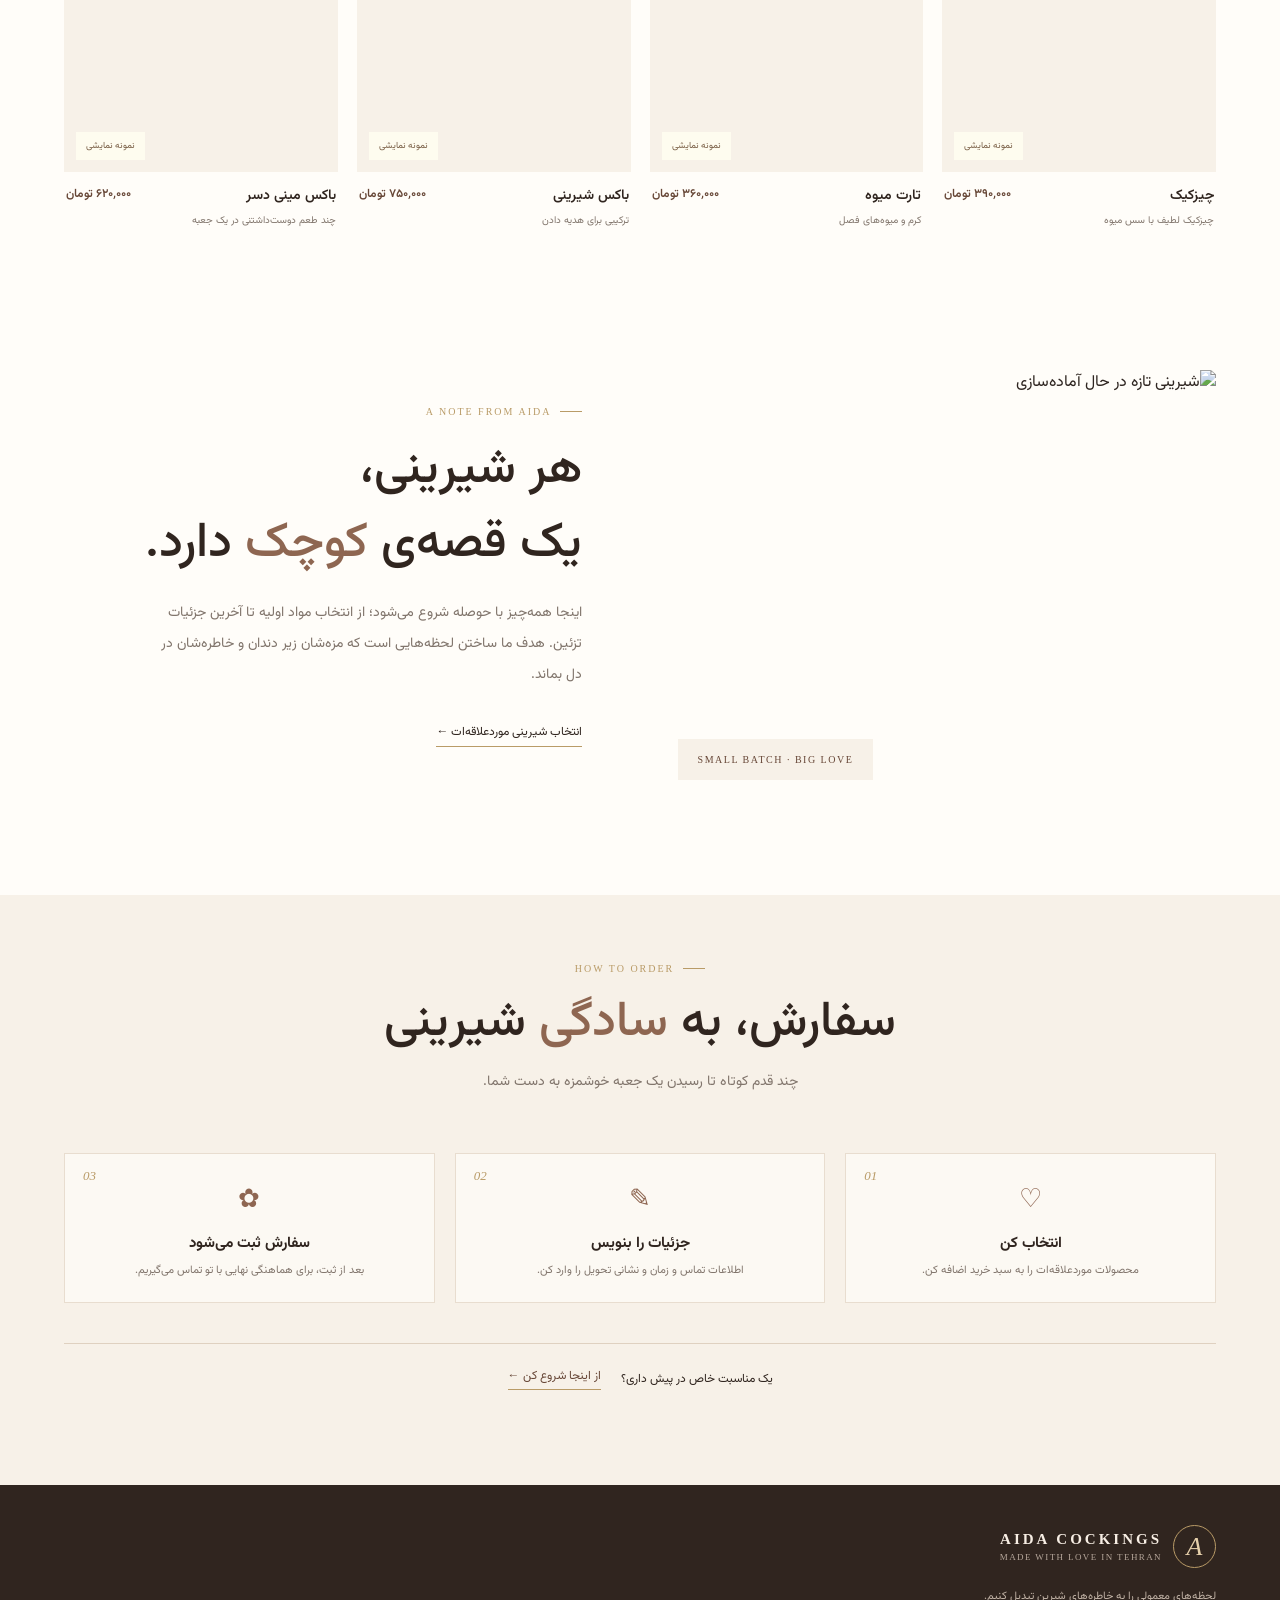
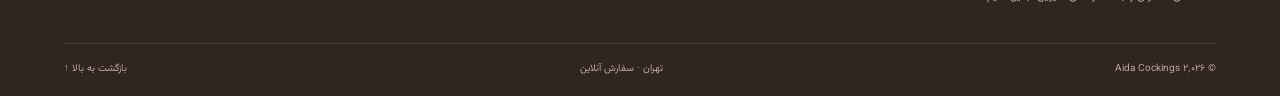
==== commit bc598d9f: "Add lightweight Aida brand favicon" ====
--- a/index.html
+++ b/index.html
@@ -13,6 +13,7 @@
   <link rel="preconnect" href="https://fonts.gstatic.com" crossorigin>
   <link href="https://fonts.googleapis.com/css2?family=Vazirmatn:wght@300;400;500;600;700;800&display=swap" rel="stylesheet">
   <link rel="preconnect" href="https://images.unsplash.com">
+  <link rel="icon" type="image/svg+xml" href="./favicon.svg">
   <link rel="stylesheet" href="./style.css">
   <script src="./config.js"></script>
 </head>
--- a/style.css
+++ b/style.css
@@ -1 +1,5 @@
-:root{--cream:#f7f1e8;--paper:#fffdf9;--ink:#30251f;--muted:#81756c;--brown:#674737;--brown2:#8e6651;--gold:#b99b67;--line:#e8ded1;--shadow:0 20px 60px #45332614}*{box-sizing:border-box}html{scroll-behavior:smooth;scroll-padding-top:90px}body{margin:0;background:var(--paper);color:var(--ink);font-family:"Vazirmatn",Tahoma,sans-serif}button,input,textarea,select{font:inherit}a{color:inherit;text-decoration:none}.announcement{height:34px;background:var(--ink);color:#f8eee2;text-align:center;font-size:11px;display:flex;gap:14px;align-items:center;justify-content:center}.announcement span{color:#d5bd91}.site-header{height:82px;padding:0 max(5vw,24px);display:flex;align-items:center;justify-content:space-between;background:#fffdf9ee;position:sticky;top:0;z-index:20;border-bottom:1px solid #eadfd3aa;backdrop-filter:blur(14px)}.brand,.footer-brand{display:flex;align-items:center;gap:11px}.brand-mark{height:43px;width:43px;border:1px solid var(--gold);border-radius:50%;display:grid;place-items:center;font-family:Georgia,serif;font-size:26px;color:var(--brown);font-style:italic}.brand strong,.footer-brand strong{font:700 15px Georgia,serif;letter-spacing:3px;display:block}.brand small,.footer-brand small{display:block;font:9px Georgia,serif;letter-spacing:1.4px;color:var(--muted);margin-top:4px}.main-nav{display:flex;gap:35px;font-size:13px;color:#62564d}.main-nav a:hover,.text-link:hover{color:var(--brown2)}.cart-trigger{background:transparent;border:1px solid var(--line);padding:10px 15px;border-radius:30px;font-size:12px;cursor:pointer;color:var(--ink)}.cart-trigger span{background:var(--brown);color:white;border-radius:50%;padding:2px 7px;margin:0 5px}.cart-trigger b{color:var(--gold);font-size:17px;margin-right:5px}.section-wrap{width:min(1160px,90%);margin:auto}.hero{min-height:585px;display:grid;grid-template-columns:.94fr 1.06fr;gap:6%;align-items:center;padding:68px 0 78px}.eyebrow{display:flex;align-items:center;gap:9px;font:10px Georgia,serif;letter-spacing:2px;color:var(--gold)}.eyebrow i{width:22px;height:1px;background:var(--gold)}.hero h1{font-size:clamp(45px,6vw,78px);line-height:1.25;font-weight:500;letter-spacing:-2px;margin:23px 0 14px}.hero h1 em,h2 em{font-style:normal;color:var(--brown2)}.hero-copy>p,.section-heading p,.about-copy p{color:var(--muted);font-size:14px;line-height:2.2;max-width:440px}.hero-actions{display:flex;align-items:center;gap:26px;margin-top:28px}.button{border:0;border-radius:3px;padding:14px 22px;display:inline-flex;align-items:center;justify-content:center;gap:22px;font-size:13px;cursor:pointer;transition:.2s}.button-dark{background:var(--ink);color:#fffaf4}.button-dark:hover{background:var(--brown2);transform:translateY(-2px)}.button:disabled{opacity:.42;cursor:not-allowed;transform:none}.text-link{font-size:12px;border-bottom:1px solid var(--gold);padding-bottom:5px}.hero-note{display:flex;align-items:center;gap:12px;margin-top:58px}.note-star{font-size:26px;color:var(--gold)}.hero-note b,.hero-note small{display:block}.hero-note b{font:italic 14px Georgia,serif}.hero-note small{font-size:10px;color:var(--muted);margin-top:3px}.hero-art{height:450px;position:relative;padding:0 30px 25px 15px}.hero-image{height:100%;width:88%;margin-right:auto;overflow:hidden;border-radius:48% 48% 3px 3px}.hero-image img,.about-photo img{height:100%;width:100%;object-fit:cover;filter:saturate(.78)}.round-stamp{position:absolute;right:0;top:45px;width:112px;height:112px;background:var(--cream);border-radius:50%;display:flex;align-items:center;justify-content:center;flex-direction:column;transform:rotate(-12deg);color:var(--brown);border:1px solid #d8c5aa}.round-stamp span{font:8px Georgia,serif;letter-spacing:1px}.round-stamp b{font:italic 24px Georgia,serif;margin:4px}.hero-caption{position:absolute;bottom:0;left:0;background:var(--paper);padding:17px 22px;font:10px Georgia,serif;letter-spacing:1.4px;line-height:1.8}.hero-caption span{font-size:9px;color:var(--muted);letter-spacing:.5px}.ticker{overflow:hidden;background:#eee4d8;padding:15px 0;white-space:nowrap;text-align:center;color:var(--brown);font:11px Georgia,serif;letter-spacing:2px}.ticker b{color:var(--gold);padding:0 25px}.shop{padding:100px 0 105px}.section-heading{display:flex;align-items:end;justify-content:space-between;gap:20px}.section-heading h2,.about-copy h2{font-size:clamp(32px,4vw,49px);font-weight:500;margin:13px 0 7px;line-height:1.5}.section-heading p{margin:0}.search-box{height:43px;width:220px;border-bottom:1px solid var(--line);display:flex;gap:9px;align-items:center}.search-box span{font-size:24px;color:var(--gold)}.search-box input{border:0;outline:0;background:transparent;width:100%;font-size:12px}.filters{display:flex;gap:10px;margin:38px 0 27px;flex-wrap:wrap}.filter{border:1px solid var(--line);background:transparent;padding:9px 18px;border-radius:30px;font-size:11px;color:var(--muted);cursor:pointer}.filter.active,.filter:hover{background:var(--ink);border-color:var(--ink);color:white}.filter span{color:var(--gold);padding-right:5px}.product-grid{display:grid;grid-template-columns:repeat(4,1fr);gap:28px 19px}.product-card{min-width:0}.product-image{height:245px;position:relative;overflow:hidden;background:var(--cream)}.product-image img{width:100%;height:100%;object-fit:cover;transition:transform .5s;filter:saturate(.82)}.product-card:hover .product-image img{transform:scale(1.055)}.product-tag{position:absolute;top:12px;right:12px;background:#fffdf0e8;padding:5px 9px;font-size:9px;color:var(--brown)}.add-button{position:absolute;bottom:12px;left:12px;width:38px;height:38px;border:0;border-radius:50%;background:var(--paper);color:var(--ink);font-size:22px;cursor:pointer;box-shadow:var(--shadow)}.add-button:hover{background:var(--ink);color:white}.product-info{padding:13px 2px 0;display:flex;justify-content:space-between;gap:8px;align-items:start}.product-info h3{font-size:14px;font-weight:600;margin:0 0 5px}.product-info p{font-size:10px;color:var(--muted);margin:0;line-height:1.8}.price{font-size:12px;font-weight:600;white-space:nowrap;color:var(--brown)}.sample-note{margin-top:28px;color:#9a8d81;font-size:10px}.about{padding:35px 0 115px;display:grid;grid-template-columns:1fr 1fr;gap:10%;align-items:center}.about-photo{height:410px;position:relative}.photo-label{position:absolute;bottom:0;left:-20px;background:var(--cream);padding:15px 20px;font:10px Georgia,serif;letter-spacing:1.5px;color:var(--brown)}.about-copy h2{margin:17px 0}.about-copy p{margin-bottom:28px}.how{padding:68px max(5%,calc((100% - 1160px)/2)) 95px;background:var(--cream);width:100%;max-width:none}.centered{text-align:center;display:block}.centered .eyebrow{justify-content:center}.centered p{margin:0 auto}.steps{display:grid;grid-template-columns:repeat(3,1fr);gap:20px;margin-top:55px}.steps article{text-align:center;position:relative;padding:26px 25px 20px;background:#fffdf9a6;border:1px solid #e8ddcf}.steps article>span{position:absolute;top:14px;left:18px;font:italic 13px Georgia,serif;color:var(--gold)}.step-icon{font-size:26px;color:var(--brown2)}.steps h3{font-size:15px;margin:11px 0 5px}.steps p{font-size:11px;line-height:2;color:var(--muted);margin:0}.order-callout{margin-top:40px;border-top:1px solid #dfd1c0;padding-top:23px;display:flex;justify-content:center;gap:20px;align-items:center;font-size:12px}.order-callout a{color:var(--brown);border-bottom:1px solid var(--gold);padding-bottom:4px}.footer{background:var(--ink);color:#f7eee4;padding:40px max(5vw,24px) 20px}.footer .brand-mark{color:#e5cfaa}.footer-brand small{color:#b5a69a}.footer>p{font-size:11px;color:#c0b2a5;margin:20px 0 38px}.footer-bottom{border-top:1px solid #ffffff24;padding-top:17px;display:flex;justify-content:space-between;color:#b9aa9d;font-size:10px}.scrim{position:fixed;inset:0;background:#241b16a3;z-index:39;opacity:0;pointer-events:none;transition:.25s}.scrim.show{opacity:1;pointer-events:auto}.cart-drawer{position:fixed;z-index:40;top:0;left:0;width:min(440px,100%);height:100dvh;background:var(--paper);padding:27px;display:flex;flex-direction:column;transform:translateX(-105%);transition:transform .3s;box-shadow:var(--shadow)}.cart-drawer.open{transform:translateX(0)}.drawer-head{display:flex;justify-content:space-between;align-items:center;border-bottom:1px solid var(--line);padding-bottom:17px}.drawer-head h2{font-size:23px;margin:5px 0 0;font-weight:500}.icon-button{border:1px solid var(--line);background:transparent;border-radius:50%;width:37px;height:37px;font-size:24px;cursor:pointer}.cart-items{overflow:auto;flex:1;padding:12px 0}.empty-cart{text-align:center;color:var(--muted);padding:65px 10px;font-size:13px;line-height:2}.cart-line{display:grid;grid-template-columns:65px 1fr auto;gap:12px;padding:14px 0;border-bottom:1px solid var(--line);align-items:center}.cart-line img{width:65px;height:65px;object-fit:cover}.cart-line h4{margin:0 0 4px;font-size:12px}.cart-line small{font-size:10px;color:var(--muted)}.qty{display:flex;align-items:center;gap:9px;margin-top:8px}.qty button{border:1px solid var(--line);background:white;width:23px;height:23px;cursor:pointer}.line-price{font-size:11px;white-space:nowrap}.cart-footer{border-top:1px solid var(--line);padding-top:18px}.total-row,.checkout-total{display:flex;justify-content:space-between;align-items:center;margin-bottom:8px;font-size:13px}.total-row strong,.checkout-total strong{color:var(--brown)}.cart-footer>small{font-size:9px;color:var(--muted);display:block;margin-bottom:15px}.full{width:100%}.modal-backdrop{position:fixed;inset:0;z-index:50;background:#241b16a8;display:none;align-items:center;justify-content:center;padding:20px}.modal-backdrop.show{display:flex}.checkout-modal{width:min(620px,100%);max-height:92dvh;overflow:auto;background:var(--paper);padding:28px}.checkout-intro{font-size:11px;color:var(--muted);line-height:2;margin:15px 0}.form-grid{display:grid;grid-template-columns:1fr 1fr;gap:13px}.form-grid label{font-size:11px;color:var(--brown);display:flex;flex-direction:column;gap:6px}.form-grid label small{display:inline;color:var(--muted)}.form-grid input,.form-grid textarea,.form-grid select{width:100%;border:1px solid var(--line);padding:11px 12px;background:white;outline:none;border-radius:2px;font-size:12px;color:var(--ink)}.form-grid input:focus,.form-grid textarea:focus,.form-grid select:focus{border-color:var(--gold)}.form-grid .wide{grid-column:1/-1}.form-grid textarea{resize:vertical}.checkout-total{border-top:1px solid var(--line);padding-top:15px;margin-top:18px}.form-message{font-size:11px;line-height:1.9;margin:10px 0 0}.form-message.error{color:#a63c34}.form-message.success{color:#38704c}.privacy-note{display:block;color:#94877c;font-size:9px;line-height:1.8;margin-top:12px}.toast{position:fixed;bottom:22px;right:50%;transform:translate(50%,20px);background:var(--ink);color:white;padding:12px 20px;font-size:11px;opacity:0;pointer-events:none;transition:.25s;z-index:70}.toast.show{opacity:1;transform:translate(50%,0)}@media(max-width:850px){.main-nav{gap:16px}.hero{gap:3%;min-height:500px}.hero-art{height:380px}.product-grid{grid-template-columns:repeat(2,1fr)}.product-image{height:260px}.about{gap:6%}.about-photo{height:350px}}@media(max-width:600px){.announcement{font-size:9px;height:31px}.site-header{height:68px;padding:0 5%}.brand-mark{width:36px;height:36px}.brand strong{font-size:13px}.brand small{font-size:8px}.main-nav{display:none}.cart-trigger{font-size:10px;padding:8px 10px}.hero{grid-template-columns:1fr;padding:45px 0 55px;gap:28px}.hero h1{font-size:53px}.hero-note{margin-top:30px}.hero-art{height:330px;width:100%;padding-right:20px}.hero-image{width:88%}.round-stamp{width:88px;height:88px;right:0;top:25px}.round-stamp b{font-size:20px}.hero-caption{font-size:8px;padding:12px}.shop{padding:70px 0}.section-heading{align-items:start;flex-direction:column}.section-heading h2,.about-copy h2{font-size:34px}.search-box{width:100%}.filters{gap:7px;margin:25px 0}.filter{padding:8px 12px;font-size:10px}.product-grid{gap:24px 12px}.product-image{height:190px}.product-info{flex-direction:column;gap:3px}.product-info h3{font-size:12px}.product-info p{font-size:9px}.price{font-size:11px}.about{grid-template-columns:1fr;padding:15px 0 75px;gap:32px}.about-photo{height:300px;width:92%}.photo-label{left:-12px}.steps{grid-template-columns:1fr;gap:12px;margin-top:35px}.steps article{padding:25px}.how{padding-top:55px;padding-bottom:65px}.order-callout{flex-direction:column;gap:10px}.footer-bottom{gap:12px;flex-wrap:wrap}.footer-bottom span:nth-child(2){display:none}.checkout-modal{padding:19px}.form-grid{grid-template-columns:1fr}.form-grid .wide{grid-column:auto}.cart-drawer{padding:21px}.sample-note{line-height:2}}@media(prefers-reduced-motion:reduce){*,*::before,*::after{scroll-behavior:auto!important;transition:none!important}}+:root{--cream:#f7f1e8;--paper:#fffdf9;--ink:#30251f;--muted:#81756c;--brown:#674737;--brown2:#8e6651;--gold:#b99b67;--line:#e8ded1;--shadow:0 20px 60px #45332614}*{box-sizing:border-box}html{scroll-behavior:smooth;scroll-padding-top:90px}body{margin:0;background:var(--paper);color:var(--ink);font-family:"Vazirmatn",Tahoma,sans-serif}button,input,textarea,select{font:inherit}a{color:inherit;text-decoration:none}.announcement{height:34px;background:var(--ink);color:#f8eee2;text-align:center;font-size:11px;display:flex;gap:14px;align-items:center;justify-content:center}.announcement span{color:#d5bd91}.site-header{height:82px;padding:0 max(5vw,24px);display:flex;align-items:center;justify-content:space-between;background:#fffdf9ee;position:sticky;top:0;z-index:20;border-bottom:1px solid #eadfd3aa;backdrop-filter:blur(14px)}.brand,.footer-brand{display:flex;align-items:center;gap:11px}.brand-mark{height:43px;width:43px;border:1px solid var(--gold);border-radius:50%;display:grid;place-items:center;font-family:Georgia,serif;font-size:26px;color:var(--brown);font-style:italic}.brand strong,.footer-brand strong{font:700 15px Georgia,serif;letter-spacing:3px;display:block}.brand small,.footer-brand small{display:block;font:9px Georgia,serif;letter-spacing:1.4px;color:var(--muted);margin-top:4px}.main-nav{display:flex;gap:35px;font-size:13px;color:#62564d}.main-nav a:hover,.text-link:hover{color:var(--brown2)}.cart-trigger{background:transparent;border:1px solid var(--line);padding:10px 15px;border-radius:30px;font-size:12px;cursor:pointer;color:var(--ink)}.cart-trigger span{background:var(--brown);color:white;border-radius:50%;padding:2px 7px;margin:0 5px}.cart-trigger b{color:var(--gold);font-size:17px;margin-right:5px}.section-wrap{width:min(1160px,90%);margin:auto}.hero{min-height:585px;display:grid;grid-template-columns:.94fr 1.06fr;gap:6%;align-items:center;padding:68px 0 78px}.eyebrow{display:flex;align-items:center;gap:9px;font:10px Georgia,serif;letter-spacing:2px;color:var(--gold)}.eyebrow i{width:22px;height:1px;background:var(--gold)}.hero h1{font-size:clamp(45px,6vw,78px);line-height:1.25;font-weight:500;letter-spacing:-2px;margin:23px 0 14px}.hero h1 em,h2 em{font-style:normal;color:var(--brown2)}.hero-copy>p,.section-heading p,.about-copy p{color:var(--muted);font-size:14px;line-height:2.2;max-width:440px}.hero-actions{display:flex;align-items:center;gap:26px;margin-top:28px}.button{border:0;border-radius:3px;padding:14px 22px;display:inline-flex;align-items:center;justify-content:center;gap:22px;font-size:13px;cursor:pointer;transition:.2s}.button-dark{background:var(--ink);color:#fffaf4}.button-dark:hover{background:var(--brown2);transform:translateY(-2px)}.button:disabled{opacity:.42;cursor:not-allowed;transform:none}.text-link{font-size:12px;border-bottom:1px solid var(--gold);padding-bottom:5px}.hero-note{display:flex;align-items:center;gap:12px;margin-top:58px}.note-star{font-size:26px;color:var(--gold)}.hero-note b,.hero-note small{display:block}.hero-note b{font:italic 14px Georgia,serif}.hero-note small{font-size:10px;color:var(--muted);margin-top:3px}.hero-art{height:450px;position:relative;padding:0 30px 25px 15px}.hero-image{height:100%;width:88%;margin-right:auto;overflow:hidden;border-radius:48% 48% 3px 3px}.hero-image img,.about-photo img{height:100%;width:100%;object-fit:cover;filter:saturate(.78)}.round-stamp{position:absolute;right:0;top:45px;width:112px;height:112px;background:var(--cream);border-radius:50%;display:flex;align-items:center;justify-content:center;flex-direction:column;transform:rotate(-12deg);color:var(--brown);border:1px solid #d8c5aa}.round-stamp span{font:8px Georgia,serif;letter-spacing:1px}.round-stamp b{font:italic 24px Georgia,serif;margin:4px}.hero-caption{position:absolute;bottom:0;left:0;background:var(--paper);padding:17px 22px;font:10px Georgia,serif;letter-spacing:1.4px;line-height:1.8}.hero-caption span{font-size:9px;color:var(--muted);letter-spacing:.5px}.ticker{overflow:hidden;background:#eee4d8;padding:15px 0;white-space:nowrap;text-align:center;color:var(--brown);font:11px Georgia,serif;letter-spacing:2px}.ticker b{color:var(--gold);padding:0 25px}.shop{padding:100px 0 105px}.section-heading{display:flex;align-items:end;justify-content:space-between;gap:20px}.section-heading h2,.about-copy h2{font-size:clamp(32px,4vw,49px);font-weight:500;margin:13px 0 7px;line-height:1.5}.section-heading p{margin:0}.search-box{height:43px;width:220px;border-bottom:1px solid var(--line);display:flex;gap:9px;align-items:center}.search-box span{font-size:24px;color:var(--gold)}.search-box input{border:0;outline:0;background:transparent;width:100%;font-size:12px}.filters{display:flex;gap:10px;margin:38px 0 27px;flex-wrap:wrap}.filter{border:1px solid var(--line);background:transparent;padding:9px 18px;border-radius:30px;font-size:11px;color:var(--muted);cursor:pointer}.filter.active,.filter:hover{background:var(--ink);border-color:var(--ink);color:white}.filter span{color:var(--gold);padding-right:5px}.product-grid{display:grid;grid-template-columns:repeat(4,1fr);gap:28px 19px}.product-card{min-width:0}.product-image{height:245px;position:relative;overflow:hidden;background:var(--cream)}.product-image img{width:100%;height:100%;object-fit:cover;transition:transform .5s;filter:saturate(.82)}.product-card:hover .product-image img{transform:scale(1.055)}.product-tag{position:absolute;top:12px;right:12px;background:#fffdf0e8;padding:5px 9px;font-size:9px;color:var(--brown)}.add-button{position:absolute;bottom:12px;left:12px;width:38px;height:38px;border:0;border-radius:50%;background:var(--paper);color:var(--ink);font-size:22px;cursor:pointer;box-shadow:var(--shadow)}.add-button:hover{background:var(--ink);color:white}.product-info{padding:13px 2px 0;display:flex;justify-content:space-between;gap:8px;align-items:start}.product-info h3{font-size:14px;font-weight:600;margin:0 0 5px}.product-info p{font-size:10px;color:var(--muted);margin:0;line-height:1.8}.price{font-size:12px;font-weight:600;white-space:nowrap;color:var(--brown)}.sample-note{margin-top:28px;color:#9a8d81;font-size:10px}.about{padding:35px 0 115px;display:grid;grid-template-columns:1fr 1fr;gap:10%;align-items:center}.about-photo{height:410px;position:relative}.photo-label{position:absolute;bottom:0;left:-20px;background:var(--cream);padding:15px 20px;font:10px Georgia,serif;letter-spacing:1.5px;color:var(--brown)}.about-copy h2{margin:17px 0}.about-copy p{margin-bottom:28px}.how{padding:68px max(5%,calc((100% - 1160px)/2)) 95px;background:var(--cream);width:100%;max-width:none}.centered{text-align:center;display:block}.centered .eyebrow{justify-content:center}.centered p{margin:0 auto}.steps{display:grid;grid-template-columns:repeat(3,1fr);gap:20px;margin-top:55px}.steps article{text-align:center;position:relative;padding:26px 25px 20px;background:#fffdf9a6;border:1px solid #e8ddcf}.steps article>span{position:absolute;top:14px;left:18px;font:italic 13px Georgia,serif;color:var(--gold)}.step-icon{font-size:26px;color:var(--brown2)}.steps h3{font-size:15px;margin:11px 0 5px}.steps p{font-size:11px;line-height:2;color:var(--muted);margin:0}.order-callout{margin-top:40px;border-top:1px solid #dfd1c0;padding-top:23px;display:flex;justify-content:center;gap:20px;align-items:center;font-size:12px}.order-callout a{color:var(--brown);border-bottom:1px solid var(--gold);padding-bottom:4px}.footer{background:var(--ink);color:#f7eee4;padding:40px max(5vw,24px) 20px}.footer .brand-mark{color:#e5cfaa}.footer-brand small{color:#b5a69a}.footer>p{font-size:11px;color:#c0b2a5;margin:20px 0 38px}.footer-bottom{border-top:1px solid #ffffff24;padding-top:17px;display:flex;justify-content:space-between;color:#b9aa9d;font-size:10px}.scrim{position:fixed;inset:0;background:#241b16a3;z-index:39;opacity:0;pointer-events:none;transition:.25s}.scrim.show{opacity:1;pointer-events:auto}.cart-drawer{position:fixed;z-index:40;top:0;left:0;width:min(440px,100%);height:100dvh;background:var(--paper);padding:27px;display:flex;flex-direction:column;transform:translateX(-105%);transition:transform .3s;box-shadow:var(--shadow)}.cart-drawer.open{transform:translateX(0)}.drawer-head{display:flex;justify-content:space-between;align-items:center;border-bottom:1px solid var(--line);padding-bottom:17px}.drawer-head h2{font-size:23px;margin:5px 0 0;font-weight:500}.icon-button{border:1px solid var(--line);background:transparent;border-radius:50%;width:37px;height:37px;font-size:24px;cursor:pointer}.cart-items{overflow:auto;flex:1;padding:12px 0}.empty-cart{text-align:center;color:var(--muted);padding:65px 10px;font-size:13px;line-height:2}.cart-line{display:grid;grid-template-columns:65px 1fr auto;gap:12px;padding:14px 0;border-bottom:1px solid var(--line);align-items:center}.cart-line img{width:65px;height:65px;object-fit:cover}.cart-line h4{margin:0 0 4px;font-size:12px}.cart-line small{font-size:10px;color:var(--muted)}.qty{display:flex;align-items:center;gap:9px;margin-top:8px}.qty button{border:1px solid var(--line);background:white;width:23px;height:23px;cursor:pointer}.line-price{font-size:11px;white-space:nowrap}.cart-footer{border-top:1px solid var(--line);padding-top:18px}.total-row,.checkout-total{display:flex;justify-content:space-between;align-items:center;margin-bottom:8px;font-size:13px}.total-row strong,.checkout-total strong{color:var(--brown)}.cart-footer>small{font-size:9px;color:var(--muted);display:block;margin-bottom:15px}.full{width:100%}.modal-backdrop{position:fixed;inset:0;z-index:50;background:#241b16a8;display:none;align-items:center;justify-content:center;padding:20px}.modal-backdrop.show{display:flex}.checkout-modal{width:min(620px,100%);max-height:92dvh;overflow:auto;background:var(--paper);padding:28px}.checkout-intro{font-size:11px;color:var(--muted);line-height:2;margin:15px 0}.form-grid{display:grid;grid-template-columns:1fr 1fr;gap:13px}.form-grid label{font-size:11px;color:var(--brown);display:flex;flex-direction:column;gap:6px}.form-grid label small{display:inline;color:var(--muted)}.form-grid input,.form-grid textarea,.form-grid select{width:100%;border:1px solid var(--line);padding:11px 12px;background:white;outline:none;border-radius:2px;font-size:12px;color:var(--ink)}.form-grid input:focus,.form-grid textarea:focus,.form-grid select:focus{border-color:var(--gold)}.form-grid .wide{grid-column:1/-1}.form-grid textarea{resize:vertical}.checkout-total{border-top:1px solid var(--line);padding-top:15px;margin-top:18px}.form-message{font-size:11px;line-height:1.9;margin:10px 0 0}.form-message.error{color:#a63c34}.form-message.success{color:#38704c}.privacy-note{display:block;color:#94877c;font-size:9px;line-height:1.8;margin-top:12px}.toast{position:fixed;bottom:22px;right:50%;transform:translate(50%,20px);background:var(--ink);color:white;padding:12px 20px;font-size:11px;opacity:0;pointer-events:none;transition:.25s;z-index:70}.toast.show{opacity:1;transform:translate(50%,0)}@media(max-width:850px){.main-nav{gap:16px}.hero{gap:3%;min-height:500px}.hero-art{height:380px}.product-grid{grid-template-columns:repeat(2,1fr)}.product-image{height:260px}.about{gap:6%}.about-photo{height:350px}}@media(max-width:600px){.announcement{font-size:9px;height:31px}.site-header{height:68px;padding:0 5%}.brand-mark{width:36px;height:36px}.brand strong{font-size:13px}.brand small{font-size:8px}.main-nav{display:none}.cart-trigger{font-size:10px;padding:8px 10px}.hero{grid-template-columns:1fr;padding:45px 0 55px;gap:28px}.hero h1{font-size:53px}.hero-note{margin-top:30px}.hero-art{height:330px;width:100%;padding-right:20px}.hero-image{width:88%}.round-stamp{width:88px;height:88px;right:0;top:25px}.round-stamp b{font-size:20px}.hero-caption{font-size:8px;padding:12px}.shop{padding:70px 0}.section-heading{align-items:start;flex-direction:column}.section-heading h2,.about-copy h2{font-size:34px}.search-box{width:100%}.filters{gap:7px;margin:25px 0}.filter{padding:8px 12px;font-size:10px}.product-grid{gap:24px 12px}.product-image{height:190px}.product-info{flex-direction:column;gap:3px}.product-info h3{font-size:12px}.product-info p{font-size:9px}.price{font-size:11px}.about{grid-template-columns:1fr;padding:15px 0 75px;gap:32px}.about-photo{height:300px;width:92%}.photo-label{left:-12px}.steps{grid-template-columns:1fr;gap:12px;margin-top:35px}.steps article{padding:25px}.how{padding-top:55px;padding-bottom:65px}.order-callout{flex-direction:column;gap:10px}.footer-bottom{gap:12px;flex-wrap:wrap}.footer-bottom span:nth-child(2){display:none}.checkout-modal{padding:19px}.form-grid{grid-template-columns:1fr}.form-grid .wide{grid-column:auto}.cart-drawer{padding:21px}.sample-note{line-height:2}}@media(prefers-reduced-motion:reduce){*,*::before,*::after{scroll-behavior:auto!important;transition:none!important}}
+
+/* Product catalogue integration and status notices */
+.header-actions{display:flex;align-items:center;gap:12px}.admin-link{font-size:11px;color:var(--muted);border-bottom:1px solid var(--gold);padding-bottom:3px}.catalog-notice{margin-top:27px;padding:13px 16px;border:1px solid var(--line);font-size:11px;line-height:2}.catalog-notice.warning{background:#f8f2e8;color:#745a36;border-color:#e7d7b8}.catalog-notice.error{background:#fbefed;color:#963f36;border-color:#e8c8c2}.catalog-notice.info{background:#f5f1eb;color:#69584b}.empty-catalog{grid-column:1/-1;text-align:center;padding:55px 15px;background:#faf6f0;border:1px solid var(--line)}.empty-catalog>span{font-size:24px;color:var(--gold)}.empty-catalog h3{font-weight:500;font-size:17px}.empty-catalog p{font-size:11px;color:var(--muted)}.product-image-placeholder{height:100%;display:grid;place-items:center;background:linear-gradient(145deg,#eee4d8,#f9f4ed);color:#a68a69;font:italic 17px Georgia,serif;letter-spacing:3px}.demo-product-label{position:absolute;bottom:12px;left:12px;background:#fffdf0ed;color:#765b42;padding:7px 10px;font-size:9px}.honeypot{position:absolute!important;right:-10000px!important;width:1px!important;height:1px!important;overflow:hidden!important}
+@media(max-width:600px){.header-actions{gap:8px}.admin-link{font-size:10px}.catalog-notice{font-size:10px}}
